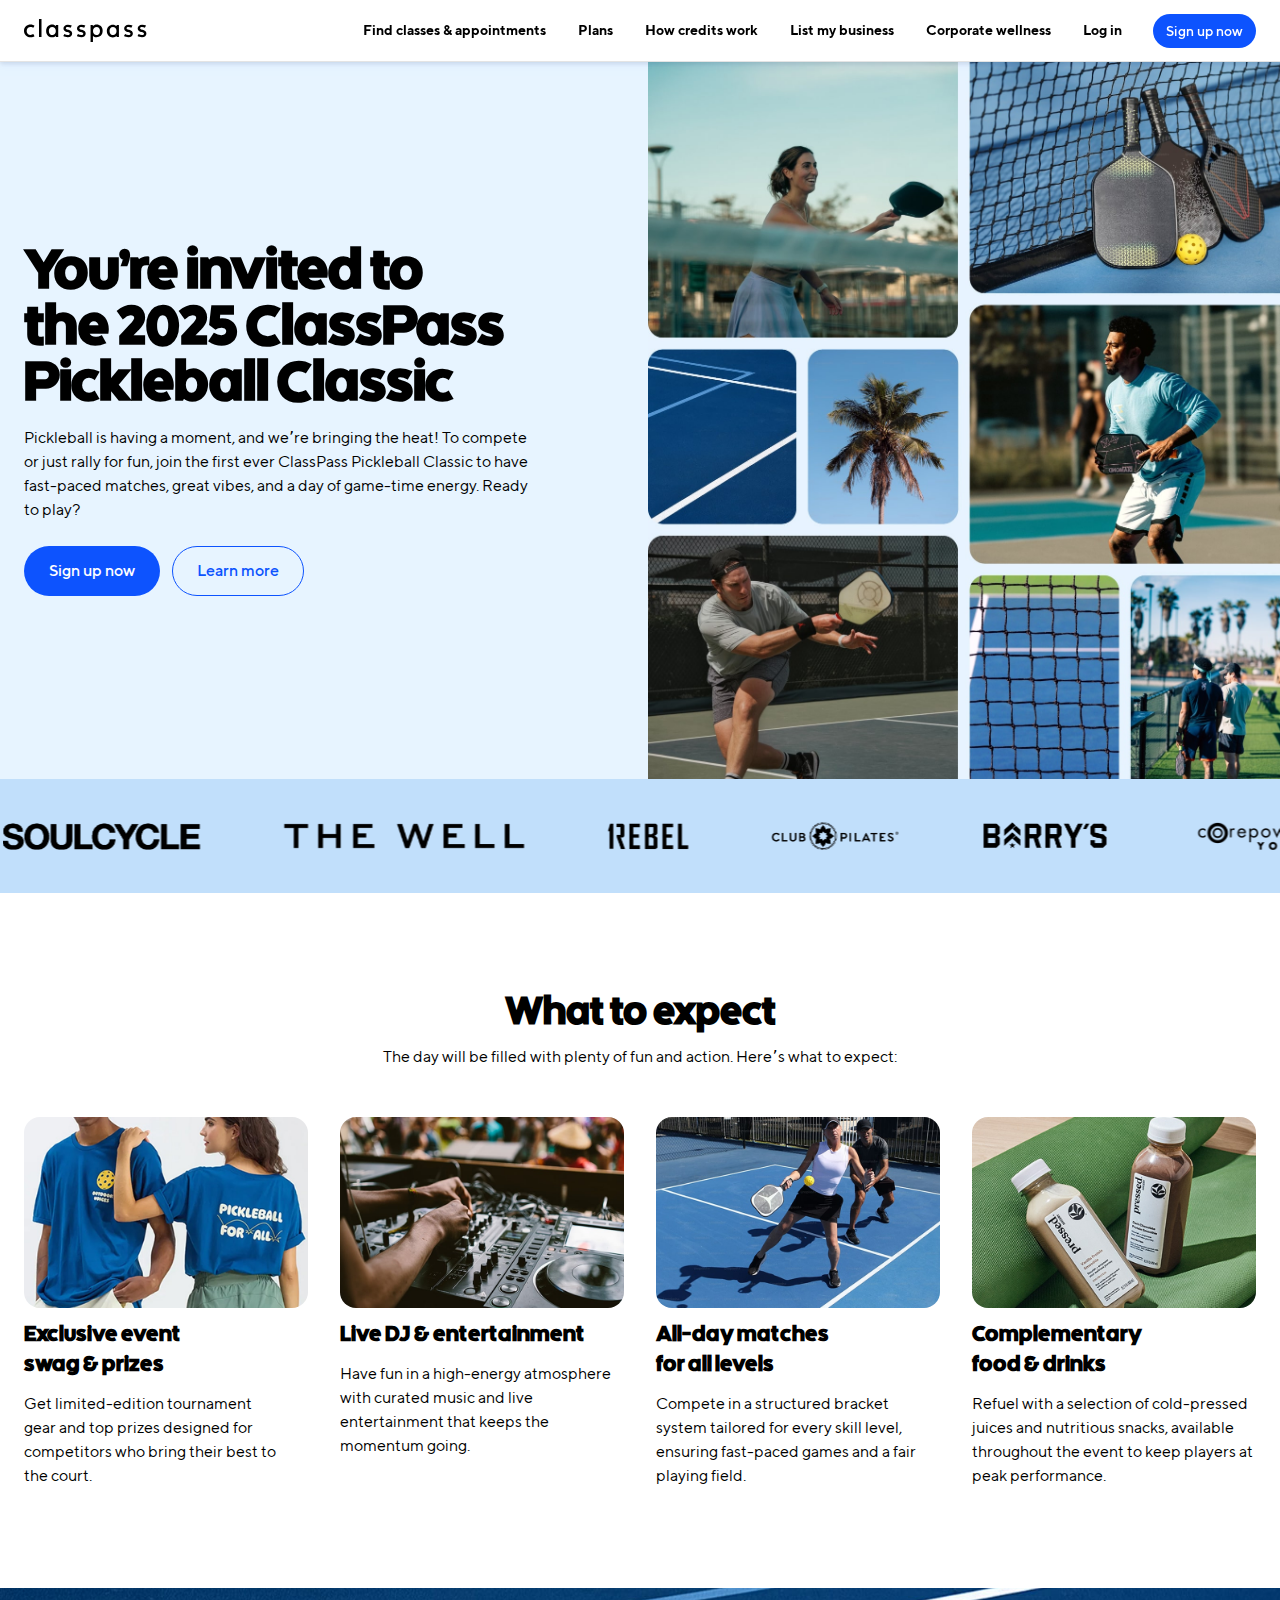
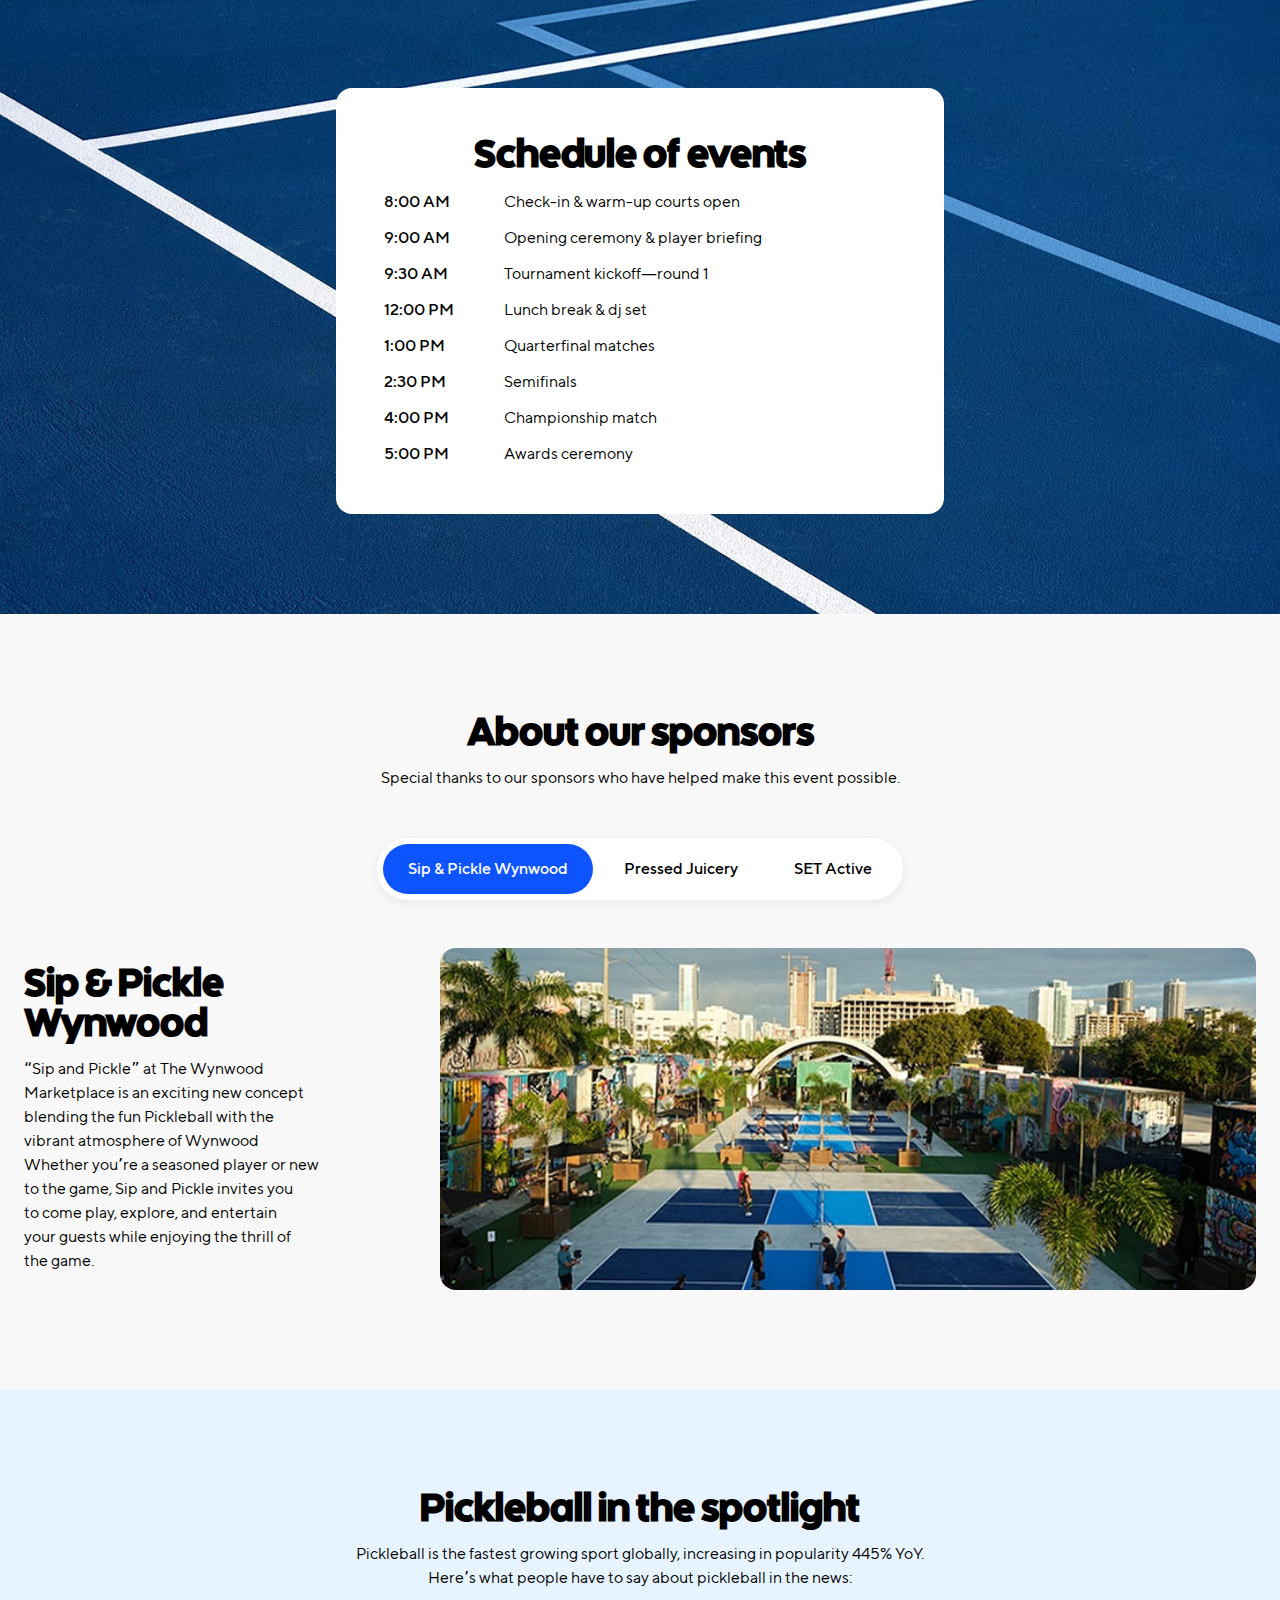
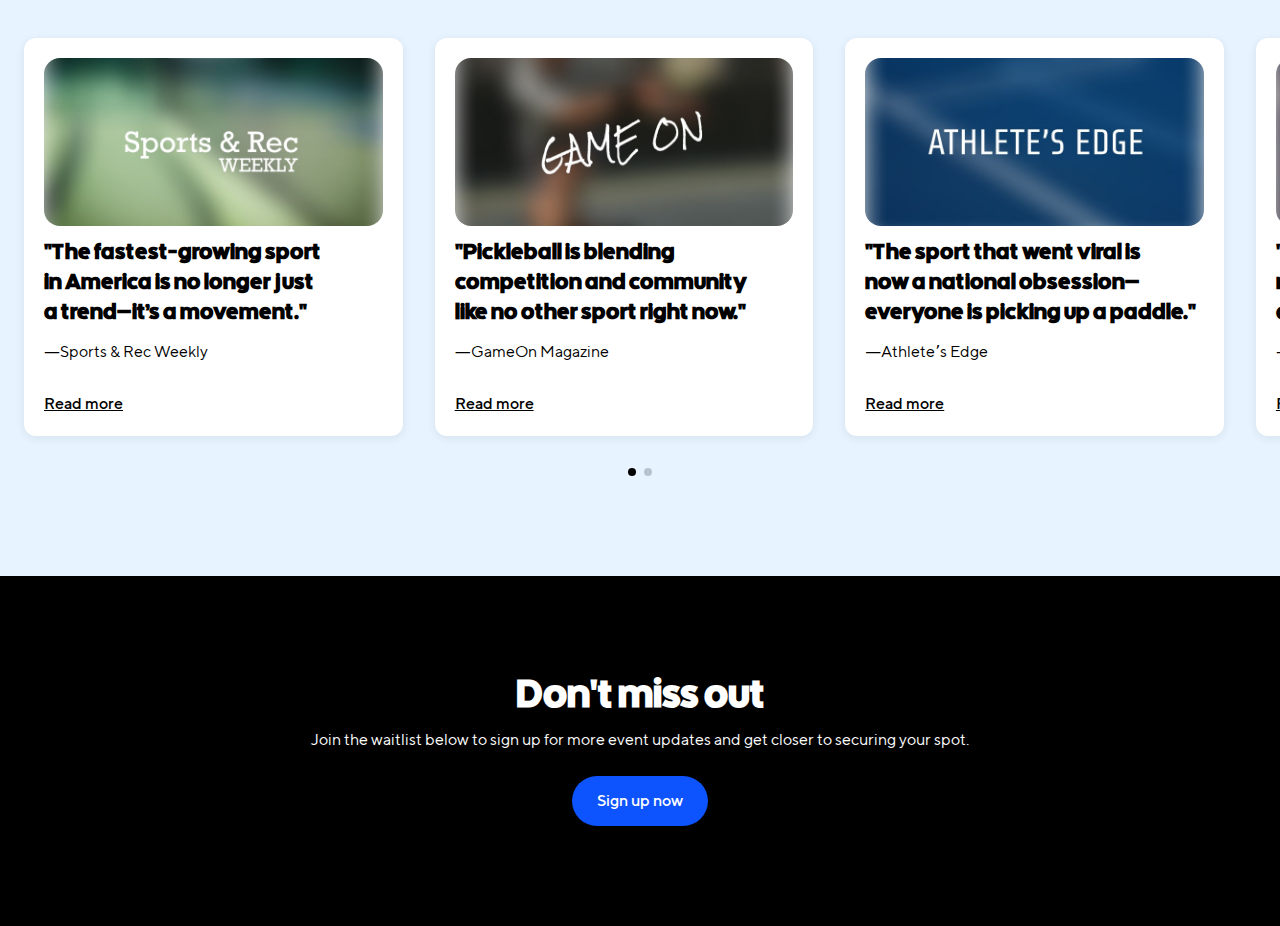
==== src/index.html @ b68cee11 "refactor: alphabetize css files" ====
<!DOCTYPE html>
<html lang="en">
  <head>
    <link
      rel="preload"
      href="fonts/tt-norms/TTNorms-Regular.woff2"
      as="font"
      type="font/woff2"
      crossorigin
    />
    <link
      rel="preload"
      href="fonts/circuit/Circuit.woff2"
      as="font"
      type="font/woff2"
      crossorigin
    />
    <meta charset="UTF-8" />
    <meta name="viewport" content="width=device-width, initial-scale=1.0" />
    <title>Learn more about the 2025 ClassPass Pickleball Classic</title>
    <link
      rel="apple-touch-icon"
      sizes="180x180"
      href="./images/favicon/apple-touch-icon.png"
    />
    <link
      rel="icon"
      type="image/png"
      sizes="32x32"
      href="./images/favicon/favicon-32x32.png"
    />
    <link
      rel="icon"
      type="image/png"
      sizes="16x16"
      href="./images/favicon/favicon-16x16.png"
    />

    <!-- Primary Meta Tags -->
    <title>Learn more about the 2025 ClassPass Pickleball Classic</title>
    <meta
      name="title"
      content="Learn more about the 2025 ClassPass Pickleball Classic"
    />
    <meta
      name="description"
      content="Join the first ever ClassPass Pickleball Classic to have fast-paced matches, great vibes, and a day of game-time energy."
    />

    <!-- Open Graph / Facebook -->
    <meta property="og:type" content="website" />
    <meta
      property="og:url"
      content="https://classpass-pickleball.netlify.app/"
    />
    <meta
      property="og:title"
      content="Learn more about the 2025 ClassPass Pickleball Classic"
    />
    <meta
      property="og:description"
      content="Join the first ever ClassPass Pickleball Classic to have fast-paced matches, great vibes, and a day of game-time energy."
    />
    <meta property="og:image" content="./images/featured-image.jpg" />

    <!-- Twitter -->
    <meta property="twitter:card" content="summary_large_image" />
    <meta
      property="twitter:url"
      content="https://classpass-pickleball.netlify.app/"
    />
    <meta
      property="twitter:title"
      content="Learn more about the 2025 ClassPass Pickleball Classic"
    />
    <meta
      property="twitter:description"
      content="Join the first ever ClassPass Pickleball Classic to have fast-paced matches, great vibes, and a day of game-time energy."
    />
    <meta property="twitter:image" content="./images/featured-image.jpg" />

    <link rel="manifest" href="./site.webmanifest" />
    <link rel="stylesheet" href="./styles/main.css" />
  </head>
  <body>
    <header class="menu" data-js="menu">
      <div class="menu-wrapper container">
        <nav
          class="col-md-12 menu__nav"
          aria-label="Main Navigation"
          data-js="main-navigation"
        >
          <ul class="menu__logo no-list">
            <li class="menu-logo__mobile">
              <a href="/">
                <img
                  src="./images/icon-logo-classpass.svg"
                  alt="Icon of the Classpass Logo"
                />
              </a>
            </li>

            <li class="menu-logo__desktop">
              <a href="/">
                <img
                  src="./images/logo-classpass.svg"
                  alt="Icon of the Classpass Logo"
                />
              </a>
            </li>
          </ul>

          <ul
            id="menu-pages"
            class="menu__pages no-list"
            aria-label="Page Navigation"
          >
            <li class="menu-pages__item">
              <a class="menu-pages__link" href="https://classpass.com/search"
                >Find classes & appointments</a
              >
            </li>
            <li class="menu-pages__item">
              <a class="menu-pages__link" href="https://classpass.com/plans"
                >Plans</a
              >
            </li>
            <li class="menu-pages__item">
              <a class="menu-pages__link" href="https://classpass.com/features"
                >How credits work</a
              >
            </li>
            <li class="menu-pages__item">
              <a
                class="menu-pages__link"
                href="https://classpass.com/partners?utm_content=consumer_nav"
                >List my business</a
              >
            </li>
            <li class="menu-pages__item">
              <a
                class="menu-pages__link"
                href="https://classpass.com/corporate-wellness?utm_content=consumer_nav"
                >Corporate wellness</a
              >
            </li>
            <li class="menu-pages__item">
              <a class="menu-pages__link" href="https://classpass.com/login"
                >Log in</a
              >
            </li>
          </ul>

          <div class="nav__actions">
            <a
              href="./pages/sign-up.html"
              class="btn btn-primary btn--is-navigation"
              >Sign up now</a
            >

            <button
              type="button"
              class="nav__hamburger hamburger-icon"
              aria-expanded="false"
              aria-controls="menu-pages"
              data-js="mobile-menu-control"
            >
              <span class="hamburger-icon__line"></span>
              <span class="hamburger-icon__line"></span>
              <span class="hamburger-icon__line"></span>
              <span class="sr-only" data-js="mobile-menu-label">Open menu</span>
            </button>
          </div>
        </nav>
      </div>
    </header>

    <main>
      <section class="hero-lp">
        <aside class="row hero-lp__aside">
          <picture class="col-start-7 col-md-6 hero-lp__picture">
            <source
              srcset="./images/hero-desktop.jpg"
              media="(min-width: 48rem)"
            />
            <img
              src="./images/hero-mobile.jpg"
              alt="Grid showing people enjoying sport with nature and close-ups of sports equipment"
              loading="lazy"
            />
          </picture>
        </aside>

        <div class="hero-lp__main container align-center">
          <div class="col-md-5 hero-lp__content section flow">
            <h1 class="page-title">
              You’re invited to the 2025 ClassPass Pickleball Classic
            </h1>

            <p>
              Pickleball is having a moment, and we’re bringing the heat! To
              compete or just rally for fun, join the first ever ClassPass
              Pickleball Classic to have fast-paced matches, great vibes, and a
              day of game-time energy. Ready to play?
            </p>

            <div class="hero-lp__actions action-row">
              <a href="./pages/sign-up.html" class="btn btn-primary"
                >Sign up now</a
              >

              <a
                href="#what-expect"
                class="btn btn-primary btn-primary--is-outline"
                >Learn more</a
              >
            </div>
          </div>

          <div class="col-md-6 col-start-7 hero-lp__aside-placeholder"></div>
        </div>
      </section>

      <section
        class="row logo-picker section"
        aria-labelledby="logo-picker-heading"
        data-js="logo-picker"
      >
        <h2 id="logo-picker-heading" class="sr-only">Classpass Clients</h2>

        <ul
          class="col-md-12 logo-picker__list align-center no-list"
          data-js="logo-picker-list"
        >
          <li class="logo-picker__item">
            <img src="./images/logos/logo-01.png" alt="Soulcycle Logo" />
          </li>

          <li class="logo-picker__item">
            <img src="./images/logos/logo-02.png" alt="The Well Logo" />
          </li>

          <li class="logo-picker__item">
            <img src="./images/logos/logo-03.png" alt="Rebel Logo" />
          </li>

          <li class="logo-picker__item">
            <img src="./images/logos/logo-04.png" alt="Club Pilates Logo" />
          </li>

          <li class="logo-picker__item">
            <img src="./images/logos/logo-05.png" alt="Barry's Logo" />
          </li>

          <li class="logo-picker__item">
            <img src="./images/logos/logo-06.png" alt="Corepower Yoga Logo" />
          </li>

          <li class="logo-picker__item">
            <img src="./images/logos/logo-07.png" alt="Solidcore Logo" />
          </li>

          <li class="logo-picker__item">
            <img src="./images/logos/logo-08.png" alt="Glow Logo" />
          </li>

          <li class="logo-picker__item">
            <img src="./images/logos/logo-09.png" alt="Pure Barre Logo" />
          </li>

          <li class="logo-picker__item">
            <img src="./images/logos/logo-10.png" alt="Crunch Logo" />
          </li>
        </ul>
      </section>

      <section
        id="what-expect"
        class="expect section"
        aria-labelledby="expect-heading"
      >
        <div class="what-expect-wrapper container">
          <header class="col-md-12 expect__header flow">
            <h2 id="expect-heading" class="section-title">What to expect</h2>

            <p>
              The day will be filled with plenty of fun and action. Here’s what
              to expect:
            </p>
          </header>

          <ul class="col-md-12 card-grid expect__card-list no-list">
            <li>
              <article class="card" aria-labelledby="expect-card-title-1">
                <figure class="card__image-wrapper">
                  <img
                    class="card__featured-image"
                    src="./images/what-expect/image-01.jpg"
                    alt="Two people wearing matching blue t-shirts. The front of the man's shirt features a yellow pickleball graphic with the text 'Outdoor Voices.' The back of the woman's shirt displays the phrase 'Pickleball For All' in bold white letters with a playful design"
                    loading="lazy"
                  />
                </figure>

                <div class="card__content">
                  <h3 id="expect-card-title-1" class="card__title">
                    Exclusive event swag & prizes
                  </h3>

                  <div class="card__description">
                    <p>
                      Get limited-edition tournament gear and top prizes
                      designed for competitors who bring their best to the
                      court.
                    </p>
                  </div>
                </div>
              </article>
            </li>

            <li>
              <article class="card" aria-labelledby="expect-card-title-2">
                <figure class="card__image-wrapper">
                  <img
                    class="card__featured-image"
                    src="./images/what-expect/image-02.jpg"
                    alt="Close-up of a DJ's hands adjusting knobs on a professional mixer during an outdoor event. A crowd of people, some wearing colorful outfits and hats, is visible in the blurred background."
                    loading="lazy"
                  />
                </figure>

                <div class="card__content">
                  <h3 id="expect-card-title-2" class="card__title">
                    Live DJ & entertainment
                  </h3>

                  <div class="card__description">
                    <p>
                      Have fun in a high-energy atmosphere with curated music
                      and live entertainment that keeps the momentum going.
                    </p>
                  </div>
                </div>
              </article>
            </li>

            <li>
              <article class="card" aria-labelledby="expect-card-title-3">
                <figure class="card__image-wrapper">
                  <img
                    class="card__featured-image"
                    src="./images/what-expect/image-03.jpg"
                    alt="Two athletes playing pickleball on an outdoor blue court. A woman in a white tank top and black skirt is preparing to hit the ball with her paddle, while a male player in dark sportswear is positioned behind her, ready to react."
                    loading="lazy"
                  />
                </figure>

                <div class="card__content">
                  <h3 id="expect-card-title-3" class="card__title">
                    All-day matches for all levels
                  </h3>

                  <div class="card__description">
                    <p>
                      Compete in a structured bracket system tailored for every
                      skill level, ensuring fast-paced games and a fair playing
                      field.
                    </p>
                  </div>
                </div>
              </article>
            </li>

            <li>
              <article class="card" aria-labelledby="expect-card-title-4">
                <figure class="card__image-wrapper">
                  <img
                    class="card__featured-image"
                    src="./images/what-expect/image-04.jpg"
                    alt="Two bottles of Pressed Juicery protein smoothies, one vanilla and one dark chocolate, resting on a green textured mat. The bottles have white labels with the 'pressed' logo and product information."
                    loading="lazy"
                  />
                </figure>

                <div class="card__content">
                  <h3 id="expect-card-title-4" class="card__title">
                    Complementary food & drinks
                  </h3>

                  <div class="card__description">
                    <p>
                      Refuel with a selection of cold-pressed juices and
                      nutritious snacks, available throughout the event to keep
                      players at peak performance.
                    </p>
                  </div>
                </div>
              </article>
            </li>
          </ul>
        </div>
      </section>

      <section
        id="events-schedule"
        class="schedule section"
        aria-labelledby="schedule-heading"
      >
        <div class="col-md-12 schedule__illustration">
          <picture>
            <source
              srcset="./images/bg-schedule-section-1500px.jpg"
              media="(min-width: 48rem)"
            />
            <img
              src="./images/bg-schedule-section.jpg"
              alt="Close-up of a blue pickleball court with white lines"
              loading="lazy"
            />
          </picture>
        </div>

        <div class="container">
          <div class="col-start-4 col-md-6 schedule__content flow">
            <h2 id=" schedule-heading" class="schedule__title section-title">
              Schedule of events
            </h2>

            <ol class="schedule__list no-list">
              <li class="schedule-list__item">
                <span class="schedule-list__time"
                  ><time datetime="08:00">8:00 AM</time></span
                >
                <span class="schedule-list__activity"
                  >Check-in & warm-up courts open</span
                >
              </li>

              <li class="schedule-list__item">
                <span class="schedule-list__time"
                  ><time datetime="09:00">9:00 AM</time></span
                >
                <span class="schedule-list__activity"
                  >Opening ceremony & player briefing</span
                >
              </li>

              <li class="schedule-list__item">
                <span class="schedule-list__time"
                  ><time datetime="09:30">9:30 AM</time></span
                >
                <span class="schedule-list__activity"
                  >Tournament kickoff—round 1</span
                >
              </li>

              <li class="schedule-list__item">
                <span class="schedule-list__time"
                  ><time datetime="12:00">12:00 PM</time></span
                >
                <span class="schedule-list__activity"
                  >Lunch break & dj set</span
                >
              </li>

              <li class="schedule-list__item">
                <span class="schedule-list__time"
                  ><time datetime="13:00">1:00 PM</time></span
                >
                <span class="schedule-list__activity"
                  >Quarterfinal matches</span
                >
              </li>

              <li class="schedule-list__item">
                <span class="schedule-list__time"
                  ><time datetime="14:30">2:30 PM</time></span
                >
                <span class="schedule-list__activity">Semifinals</span>
              </li>

              <li class="schedule-list__item">
                <span class="schedule-list__time"
                  ><time datetime="16:00">4:00 PM</time></span
                >
                <span class="schedule-list__activity">Championship match</span>
              </li>

              <li class="schedule-list__item">
                <span class="schedule-list__time"
                  ><time datetime="17:00">5:00 PM</time></span
                >
                <span class="schedule-list__activity">Awards ceremony</span>
              </li>
            </ol>
          </div>
        </div>
      </section>

      <section
        id="sponsors"
        class="sponsors section"
        aria-labelledby="sponsors-heading"
      >
        <div class="sponsors-wrapper container">
          <header class="col-md-12 sponsors__header flow">
            <h2 id="sponsors-heading" class="section-title">
              About our sponsors
            </h2>

            <p>
              Special thanks to our sponsors who have helped make this event
              possible.
            </p>
          </header>

          <main class="col-md-12 sponsors__main">
            <div
              role="tablist"
              aria-labelledby="sponsors-heading"
              class="tab__tablist"
            >
              <button
                id="tab-1"
                type="button"
                role="tab"
                aria-selected="true"
                aria-controls="tabpanel-1"
                class="tablist__btn btn btn-primary"
              >
                <span class="focus">Sip & Pickle Wynwood</span>
              </button>

              <button
                id="tab-2"
                type="button"
                role="tab"
                aria-selected="false"
                aria-controls="tabpanel-2"
                tabindex="-1"
                class="tablist__btn btn btn-light"
              >
                <span class="focus">Pressed Juicery</span>
              </button>

              <button
                id="tab-3"
                type="button"
                role="tab"
                aria-selected="false"
                aria-controls="tabpanel-3"
                tabindex="-1"
                class="tablist__btn btn btn-light"
              >
                <span class="focus">SET Active</span>
              </button>
            </div>

            <div class="sponsors__content flow">
              <div
                id="tabpanel-1"
                role="tabpanel"
                aria-labelledby="tab-1"
                class="sponsors__item"
              >
                <article class="card" aria-labelledby="sponsors-card-title-1">
                  <figure class="card__image-wrapper">
                    <img
                      class="sponsors-card__feature card__featured-image"
                      src="./images/sponsors/sponsors-featured-01.jpg"
                      alt="An aerial shot of Sip & Pickle - Pickleball Social Club, featuring multiple blue and gray pickleball courts, palm trees, and colorful murals"
                      loading="lazy"
                    />
                  </figure>

                  <div class="card__content">
                    <h3 id="sponsors-card-title-1" class="section-title">
                      Sip & Pickle Wynwood
                    </h3>

                    <div class="card__description">
                      <p>
                        “Sip and Pickle” at The Wynwood Marketplace is an
                        exciting new concept blending the fun Pickleball with
                        the vibrant atmosphere of Wynwood Whether you’re a
                        seasoned player or new to the game, Sip and Pickle
                        invites you to come play, explore, and entertain your
                        guests while enjoying the thrill of the game.
                      </p>
                    </div>
                  </div>
                </article>
              </div>

              <div
                id="tabpanel-2"
                role="tabpanel"
                aria-labelledby="tab-2"
                class="sponsors__item hidden"
              >
                <article class="card" aria-labelledby="sponsors-card-title-2">
                  <figure class="card__image-wrapper">
                    <img
                      class="sponsors-card__feature card__featured-image"
                      src="./images/sponsors/sponsors-featured-02.jpg"
                      alt="Three bottles of Pressed Juicery juices – red, orange, and green – arranged with fresh produce like kale, a beet, and a lemon on a textured surface."
                      loading="lazy"
                    />
                  </figure>

                  <div class="card__content">
                    <h3 id="sponsors-card-title-2" class="section-title">
                      Pressed Juicery
                    </h3>

                    <div class="card__description">
                      <p>
                        Pressed continues to grow with stores throughout the
                        U.S., as well as an expanding online and wholesale
                        presence. Because they are constantly evolving, they now
                        offer an array of wholesome plant-based foods in
                        addition to their signature cold-pressed juices to keep
                        you nourished throughout the day. It’s all part of their
                        ongoing mission to make plant-forward living as
                        convenient and delicious as possible.
                      </p>
                    </div>
                  </div>
                </article>
              </div>

              <div
                id="tabpanel-3"
                role="tabpanel"
                aria-labelledby="tab-3"
                class="sponsors__item hidden"
              >
                <article class="card" aria-labelledby="sponsors-card-title-3">
                  <figure class="card__image-wrapper">
                    <img
                      class="sponsors-card__feature card__featured-image"
                      src="./images/sponsors/sponsors-featured-03.jpg"
                      alt="A young woman wearing a SET outfit that's perfect for both relaxing at home and workout."
                      loading="lazy"
                    />
                  </figure>

                  <div class="card__content">
                    <h3 id="sponsors-card-title-3" class="section-title">
                      SET Active
                    </h3>

                    <div class="card__description">
                      <p>
                        SET is here to simplify the way you get dressed, because
                        let’s be real, life is complicated enough. In an effort
                        to be more effortless, SET set out to design clothes
                        that blur the line between form and function. The
                        result? Elevated essentials that can go wherever the day
                        takes you — whether that’s getting active or actively
                        chilling on the couch. That’s right, no more changing
                        your outfit a million times over or sacrificing on style
                        just to feel comfortable. Their SETs do it all.
                      </p>
                    </div>
                  </div>
                </article>
              </div>
            </div>
          </main>
        </div>
      </section>

      <section
        id="articles"
        class="articles carousel-section section"
        aria-labelledby="articles-heading"
        data-js="articles"
      >
        <div class="articles-wrapper container">
          <header class="col-md-12 container articles__header flow">
            <h2 id=" articles-heading" class="col-md-12 section-title">
              Pickleball in the spotlight
            </h2>

            <p class="col-md-12">
              Pickleball is the fastest growing sport globally, increasing in
              popularity 445% YoY. Here’s what people have to say about
              pickleball in the news:
            </p>
          </header>

          <div
            class="col-md-12 articles__carousel carousel-wrapper"
            data-js="articles-slide"
          >
            <div class="carousel-controls">
              <button
                data-js="carousel-prev-btn"
                class="carousel-controls-btn carousel-controls-btn__prev"
                disabled
              >
                <svg
                  viewBox="0 0 8 12"
                  fill="none"
                  xmlns="http://www.w3.org/2000/svg"
                >
                  <path
                    fill-rule="evenodd"
                    clip-rule="evenodd"
                    d="M7.33564 0.337087C7.70176 0.703204 7.70176 1.2968 7.33564 1.66291L2.99855 6L7.33564 10.3371C7.70176 10.7032 7.70176 11.2968 7.33564 11.6629C6.96953 12.029 6.37593 12.029 6.00982 11.6629L1.00982 6.66291C0.6437 6.2968 0.6437 5.7032 1.00982 5.33709L6.00982 0.337087C6.37593 -0.0290291 6.96953 -0.0290291 7.33564 0.337087Z"
                    fill="currentColor"
                  />
                </svg>
              </button>

              <button
                data-js="carousel-next-btn"
                class="carousel-controls-btn carousel-controls-btn__next"
              >
                <svg
                  viewBox="0 0 8 12"
                  fill="none"
                  xmlns="http://www.w3.org/2000/svg"
                >
                  <path
                    fill-rule="evenodd"
                    clip-rule="evenodd"
                    d="M1.26006 0.337087C0.893944 0.703204 0.893944 1.2968 1.26006 1.66291L5.59715 6L1.26006 10.3371C0.893944 10.7032 0.893944 11.2968 1.26006 11.6629C1.62618 12.029 2.21977 12.029 2.58589 11.6629L7.58589 6.66291C7.952 6.2968 7.952 5.7032 7.58589 5.33709L2.58589 0.337087C2.21977 -0.0290291 1.62618 -0.0290291 1.26006 0.337087Z"
                    fill="currentColor"
                  />
                </svg>
              </button>
            </div>

            <ul
              class="articles__list carousel-container no-list"
              data-js="carousel-container"
            >
              <li class="articles__item" data-js="carousel-item">
                <article
                  class="card card--has-bg card--has-shadow"
                  aria-labelledby="articles-card-title-1"
                >
                  <div class="card__image-wrapper">
                    <figure>
                      <img
                        class="card__featured-image"
                        src="./images/press/press-image-01.jpg"
                        alt="Sports & Rec Weekly"
                        loading="lazy"
                      />
                    </figure>
                  </div>

                  <div class="card__content">
                    <blockquote class="flow" cite="classpass.com">
                      <h3 id="articles-card-title-1" class="card__title">
                        "The fastest-growing sport in America is no longer just
                        a trend—it’s a movement."
                      </h3>

                      <footer>
                        <cite>—Sports & Rec Weekly</cite>
                      </footer>
                    </blockquote>
                  </div>

                  <div class="col-md-12 card__footer">
                    <a
                      href="#"
                      class="card__link"
                      aria-describedby="card-title-1"
                    >
                      Read more
                    </a>
                  </div>
                </article>
              </li>

              <li class="articles__item" data-js="carousel-item">
                <article
                  class="card card--has-bg card--has-shadow"
                  aria-labelledby="articles-card-title-2"
                >
                  <div class="card__image-wrapper">
                    <figure>
                      <img
                        class="card__featured-image"
                        src="./images/press/press-image-02.jpg"
                        alt="Game ON"
                        loading="lazy"
                      />
                    </figure>
                  </div>

                  <div class="card__content">
                    <blockquote class="flow" cite="classpass.com">
                      <h3 id="articles-card-title-2" class="card__title">
                        "Pickleball is blending competition and community like
                        no other sport right now."
                      </h3>

                      <footer>
                        <cite>—GameOn Magazine</cite>
                      </footer>
                    </blockquote>
                  </div>

                  <div class="col-md-12 card__footer">
                    <a
                      href="#"
                      class="card__link"
                      aria-describedby="card-title-1"
                    >
                      Read more
                    </a>
                  </div>
                </article>
              </li>

              <li class="articles__item" data-js="carousel-item">
                <article
                  class="card card--has-bg card--has-shadow"
                  aria-labelledby="articles-card-title-3"
                >
                  <div class="card__image-wrapper">
                    <figure>
                      <img
                        class="card__featured-image"
                        src="./images/press/press-image-03.jpg"
                        alt="Athlete’s Edge"
                        loading="lazy"
                      />
                    </figure>
                  </div>

                  <div class="card__content">
                    <blockquote class="flow" cite="classpass.com">
                      <h3 id="articles-card-title-3" class="card__title">
                        "The sport that went viral is now a national
                        obsession—everyone is picking up a paddle."
                      </h3>

                      <footer>
                        <cite>—Athlete’s Edge</cite>
                      </footer>
                    </blockquote>
                  </div>

                  <div class="col-md-12 card__footer">
                    <a
                      href="#"
                      class="card__link"
                      aria-describedby="card-title-1"
                    >
                      Read more
                    </a>
                  </div>
                </article>
              </li>

              <li class="articles__item" data-js="carousel-item">
                <article
                  class="card card--has-bg card--has-shadow"
                  aria-labelledby="articles-card-title-4"
                >
                  <div class="card__image-wrapper">
                    <figure>
                      <img
                        class="card__featured-image"
                        src="./images/press/press-image-04.jpg"
                        alt="NextGen Sports"
                        loading="lazy"
                      />
                    </figure>
                  </div>

                  <div class="card__content">
                    <blockquote class="flow" cite="classpass.com">
                      <h3 id="articles-card-title-4" class="card__title">
                        "Fitness, fun, and friendly rivalries—pickleball is
                        officially here to stay.
                      </h3>

                      <footer>
                        <cite>—NextGen Sports</cite>
                      </footer>
                    </blockquote>
                  </div>

                  <div class="col-md-12 card__footer">
                    <a
                      href="#"
                      class="card__link"
                      aria-describedby="card-title-1"
                    >
                      Read more
                    </a>
                  </div>
                </article>
              </li>
            </ul>

            <div
              class="articles__pagination carousel__pagination"
              data-js="carousel-pagination"
            ></div>
          </div>
        </div>
      </section>
    </main>

    <footer>
      <section class="cta-fold section">
        <div class="cta-fold-wrapper container">
          <div class="col-md-12 flow">
            <h2 class="section-title">Don't miss out</h2>

            <p>
              Join the waitlist below to sign up for more event updates and get
              closer to securing your spot.
            </p>

            <div class="cta-fold__actions action-row">
              <a href="./pages/sign-up.html" class="btn btn-primary"
                >Sign up now</a
              >
            </div>
          </div>
        </div>
      </section>
    </footer>
    <script type="module" src="./js/main.js"></script>
  </body>
</html>
---- src/styles/main.css ----
@import url('./settings/_variables.css');
@import url('./settings/_fonts.css');

@import url('./tools/_utilities.css');

@import url('./generic/_reset.css');

@import url('./elements/_base.css');
@import url('./elements/_typography.css');
@import url('./elements/_buttons.css');
@import url('./elements/_form.css');

@import url('./objects/_grid.css');

@import url('./components/_navigation.css');
@import url('./components/_logo-picker.css');
@import url('./components/_card.css');
@import url('./components/_tab.css');
@import url('./components/_carousel.css');

@import url('./pages/_sign-up.css');
@import url('./pages/_home.css');
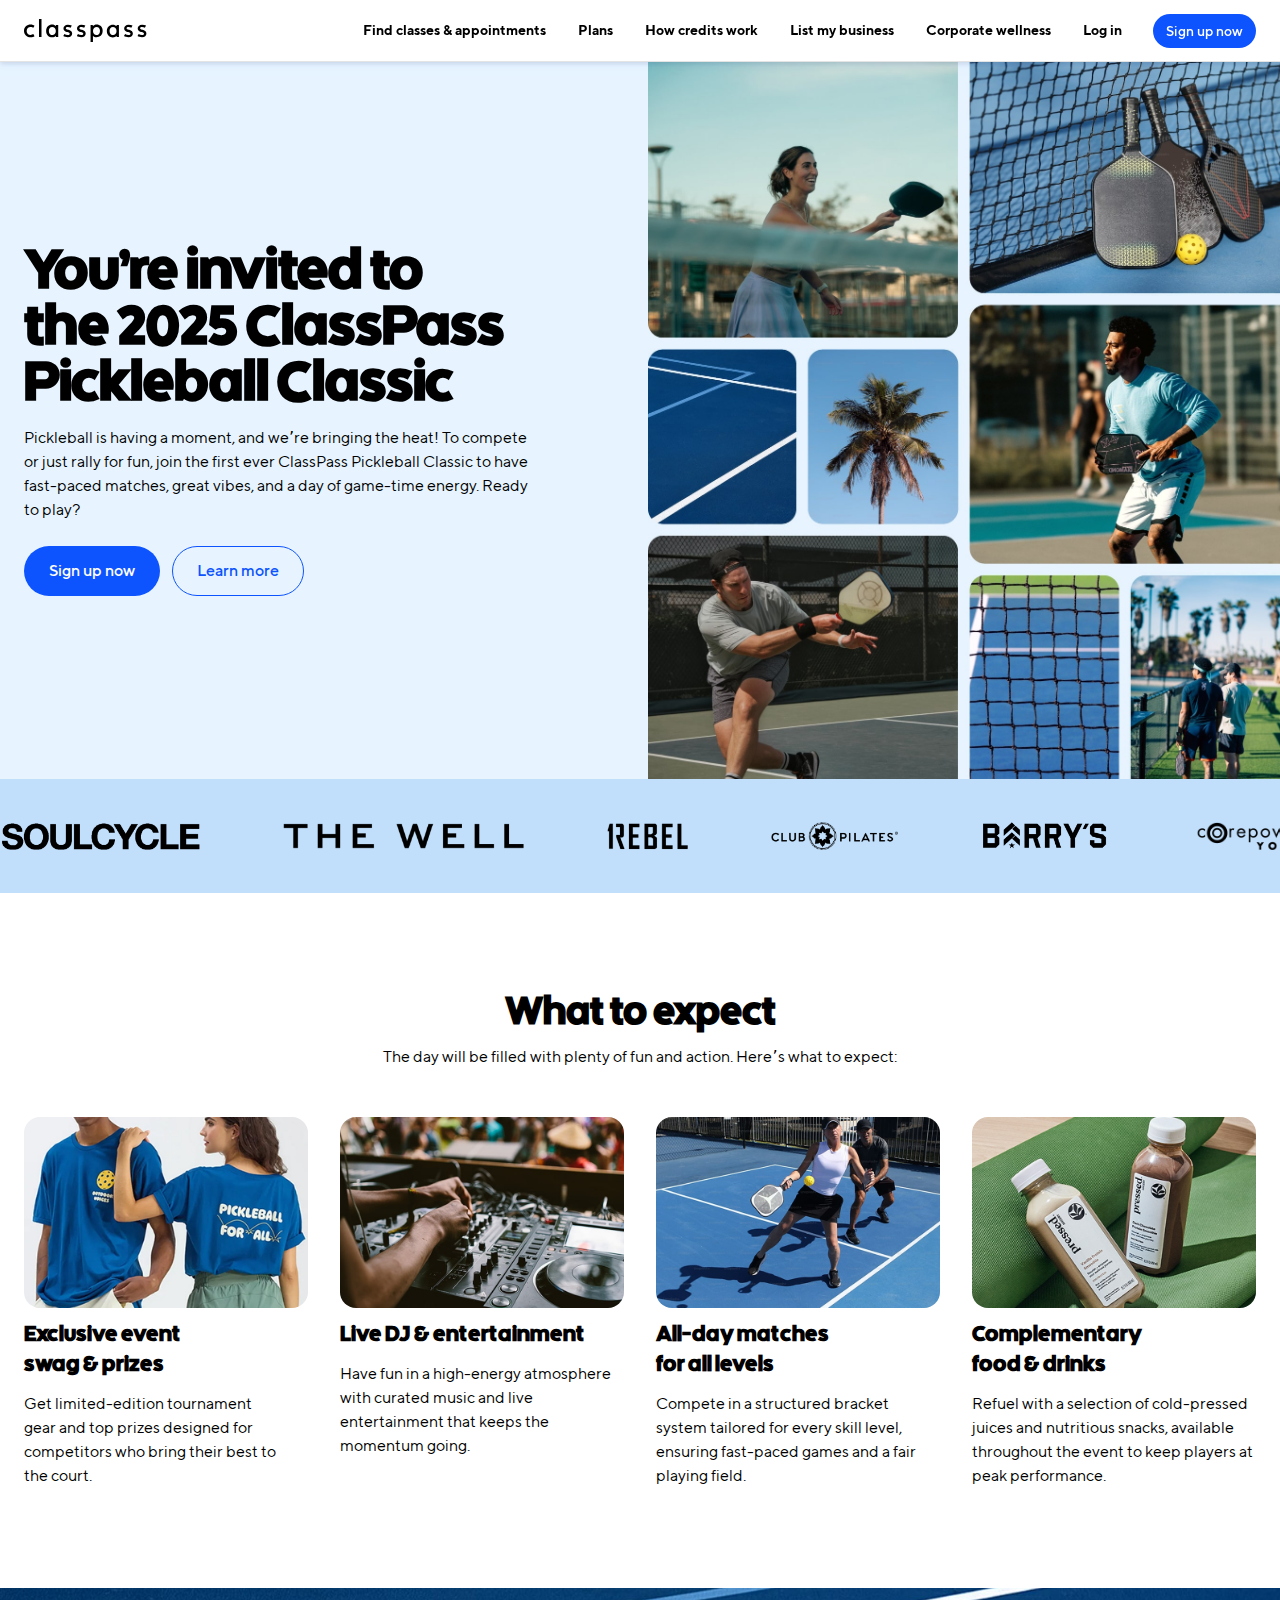
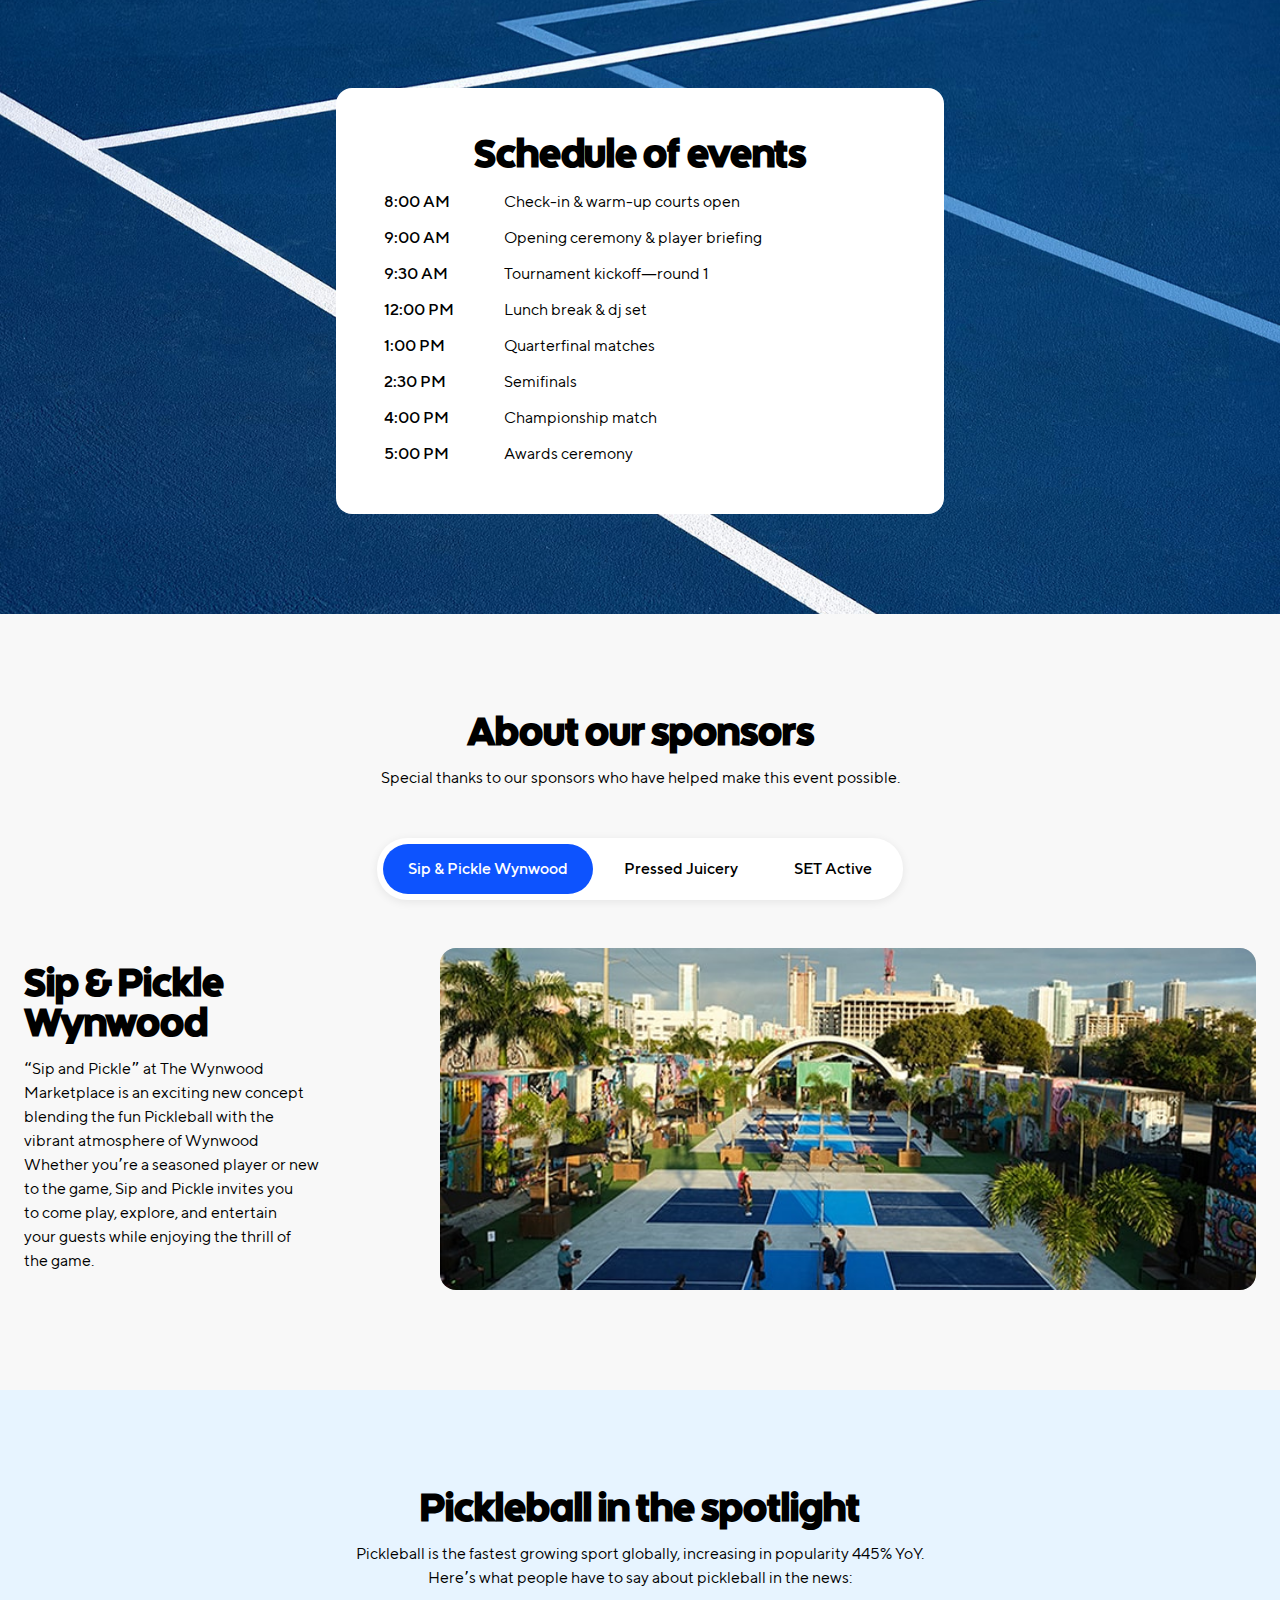
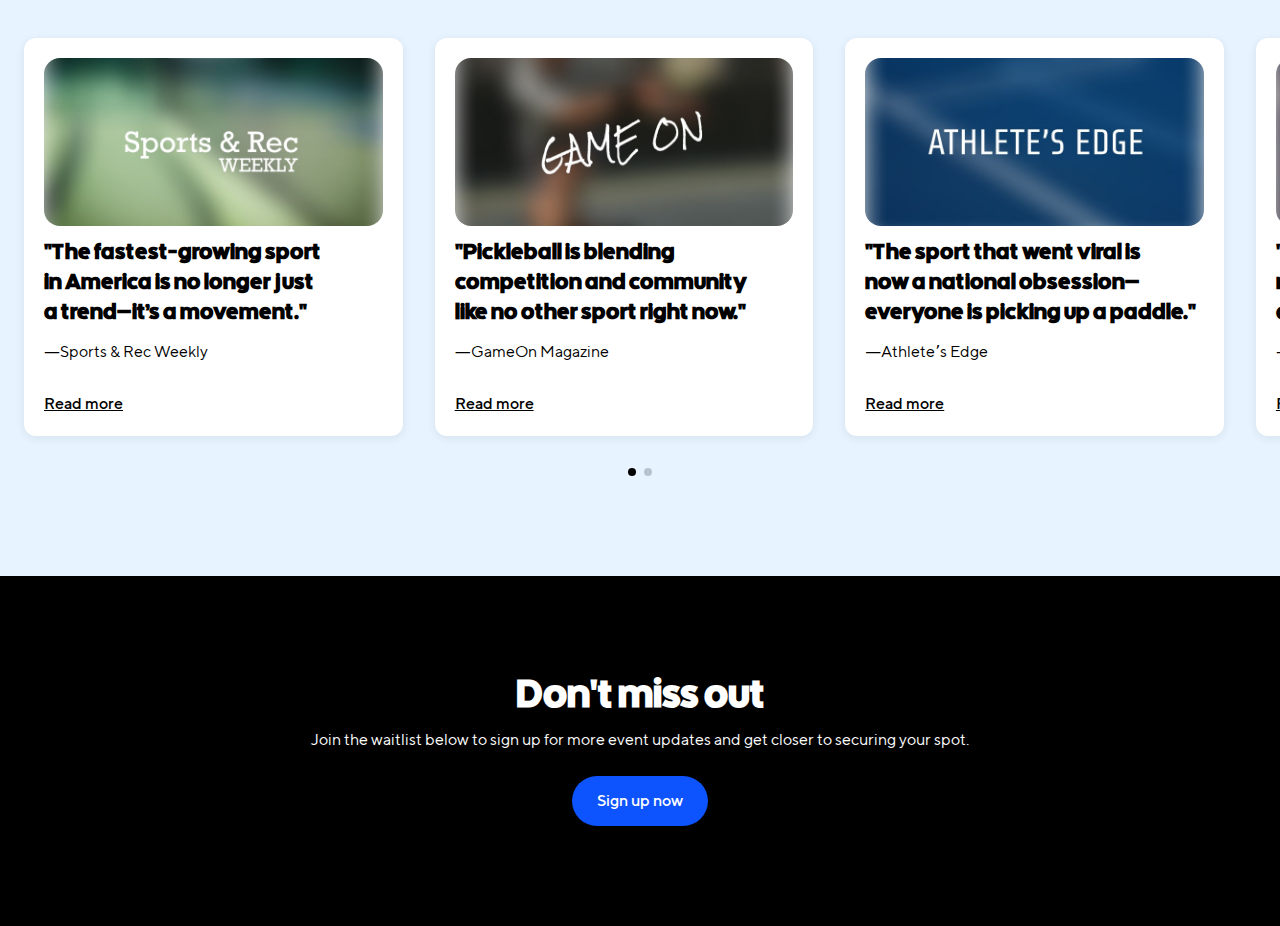
==== commit bf39baec: "feat: add links to cover card on sliders" ====
--- a/src/index.html
+++ b/src/index.html
@@ -755,8 +755,11 @@
                   <div class="card__content">
                     <blockquote class="flow" cite="classpass.com">
                       <h3 id="articles-card-title-1" class="card__title">
-                        "The fastest-growing sport in America is no longer just
-                        a trend—it’s a movement."
+                        <a href="#">
+                          <span class="inset"></span>
+                          "The fastest-growing sport in America is no longer
+                          just a trend—it’s a movement."
+                        </a>
                       </h3>
 
                       <footer>
@@ -796,8 +799,11 @@
                   <div class="card__content">
                     <blockquote class="flow" cite="classpass.com">
                       <h3 id="articles-card-title-2" class="card__title">
-                        "Pickleball is blending competition and community like
-                        no other sport right now."
+                        <a href="#">
+                          <span class="inset"></span>
+                          "Pickleball is blending competition and community like
+                          no other sport right now."
+                        </a>
                       </h3>
 
                       <footer>
@@ -837,8 +843,11 @@
                   <div class="card__content">
                     <blockquote class="flow" cite="classpass.com">
                       <h3 id="articles-card-title-3" class="card__title">
-                        "The sport that went viral is now a national
-                        obsession—everyone is picking up a paddle."
+                        <a href="#">
+                          <span class="inset"></span>
+                          "The sport that went viral is now a national
+                          obsession—everyone is picking up a paddle."
+                        </a>
                       </h3>
 
                       <footer>
@@ -878,6 +887,9 @@
                   <div class="card__content">
                     <blockquote class="flow" cite="classpass.com">
                       <h3 id="articles-card-title-4" class="card__title">
+                        <a href="#">
+                          <span class="inset"></span>
+                        </a>
                         "Fitness, fun, and friendly rivalries—pickleball is
                         officially here to stay.
                       </h3>
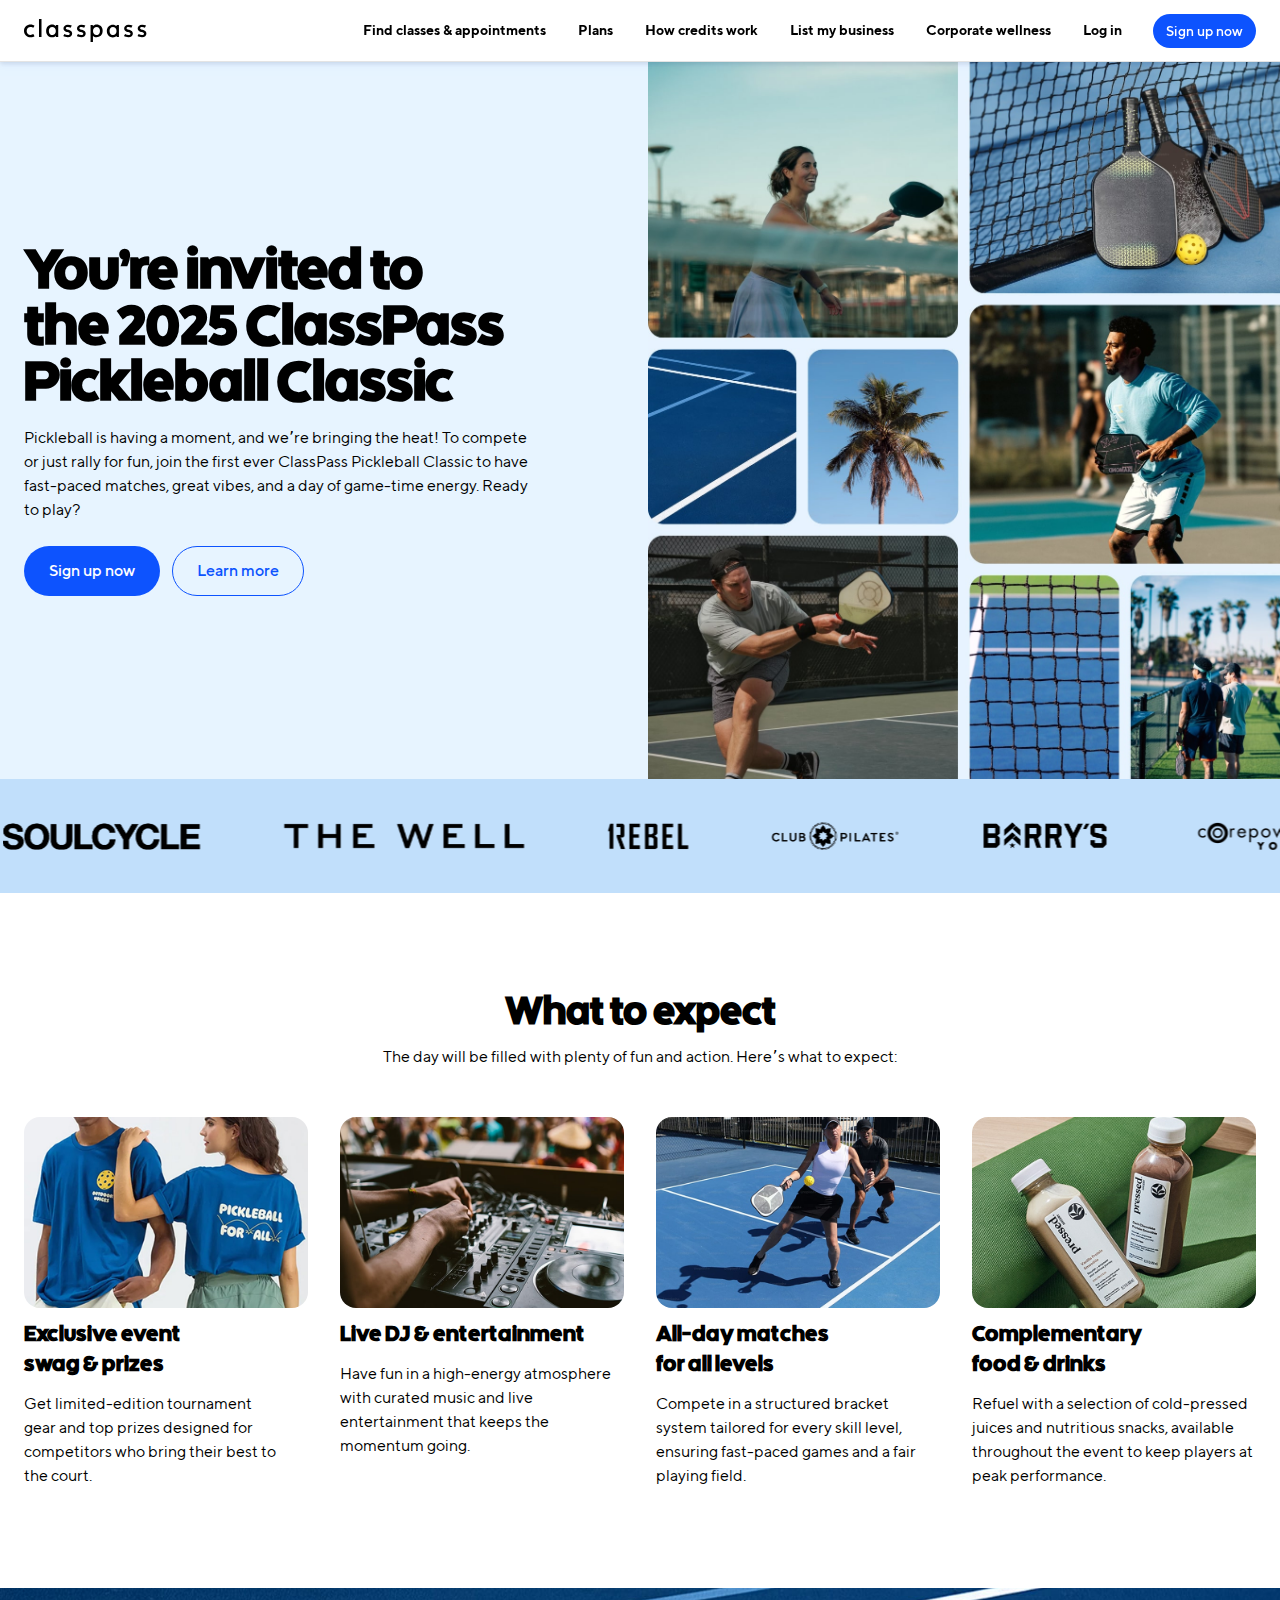
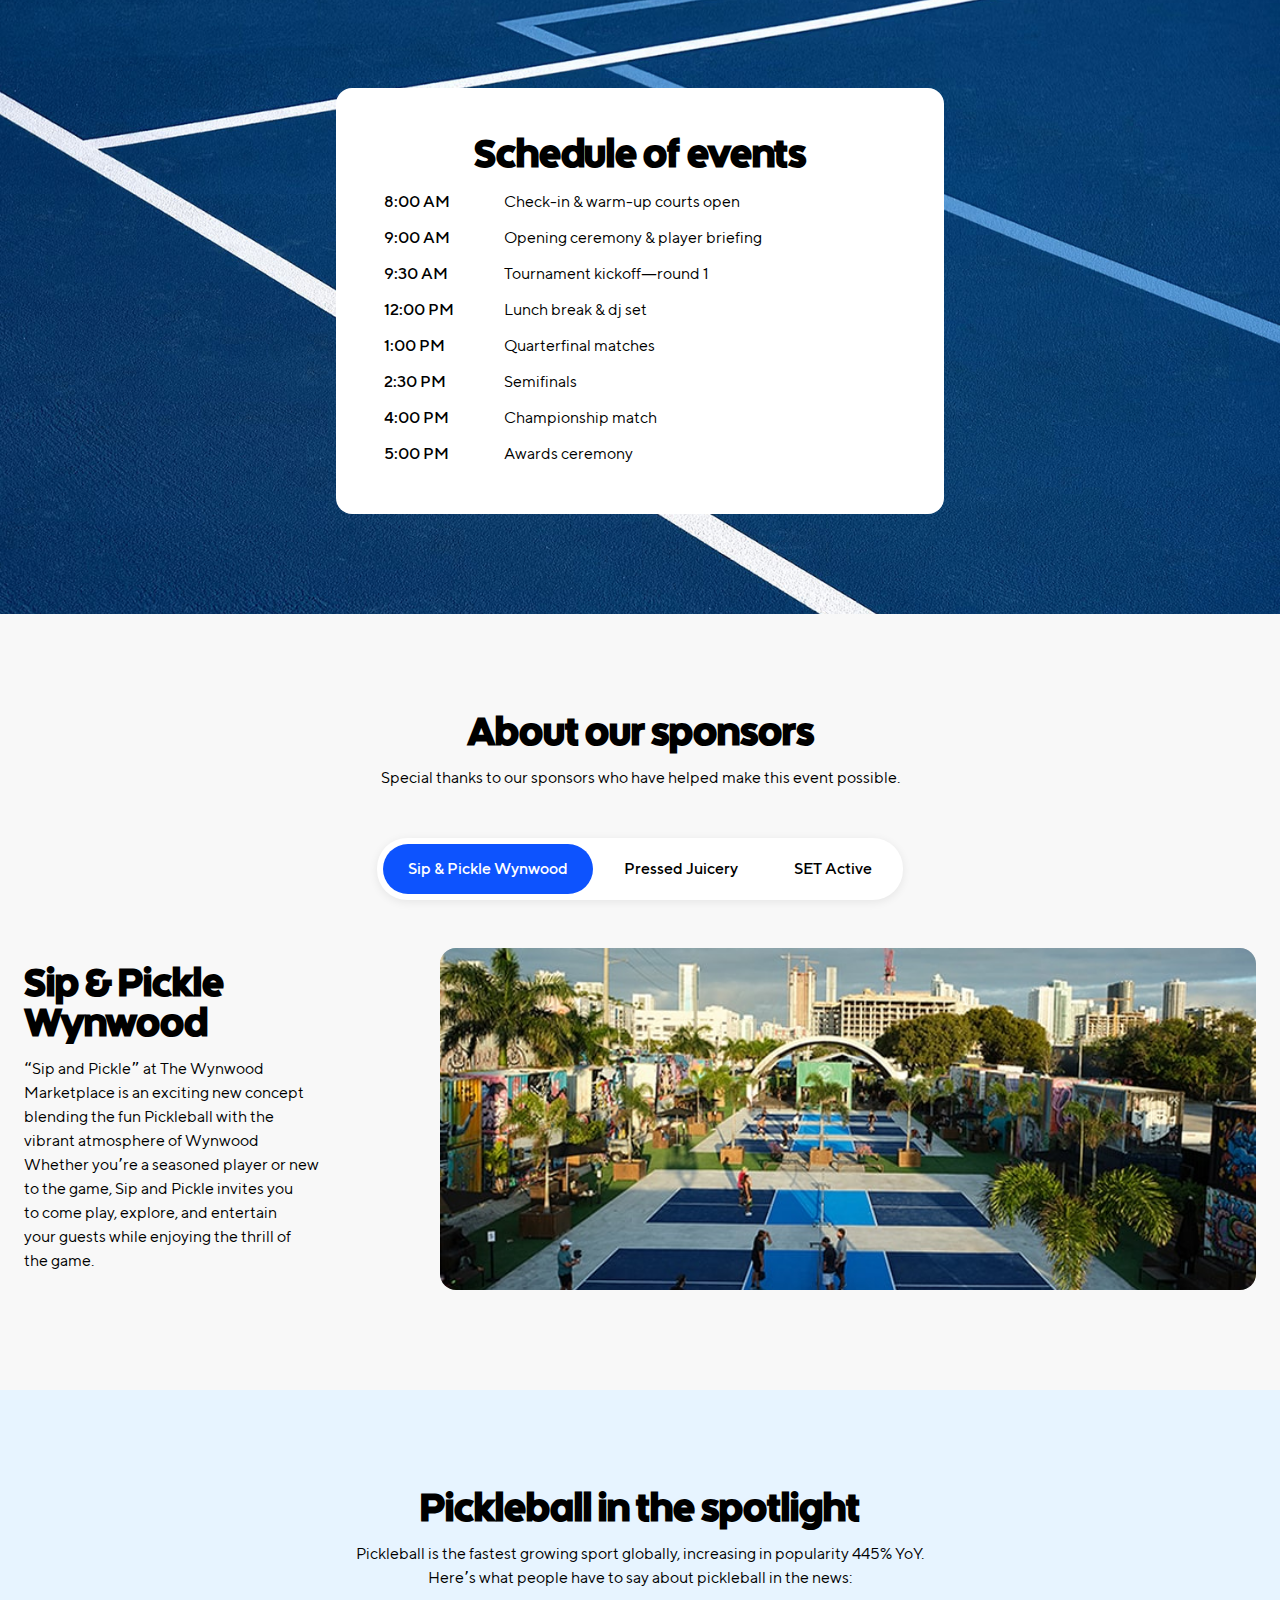
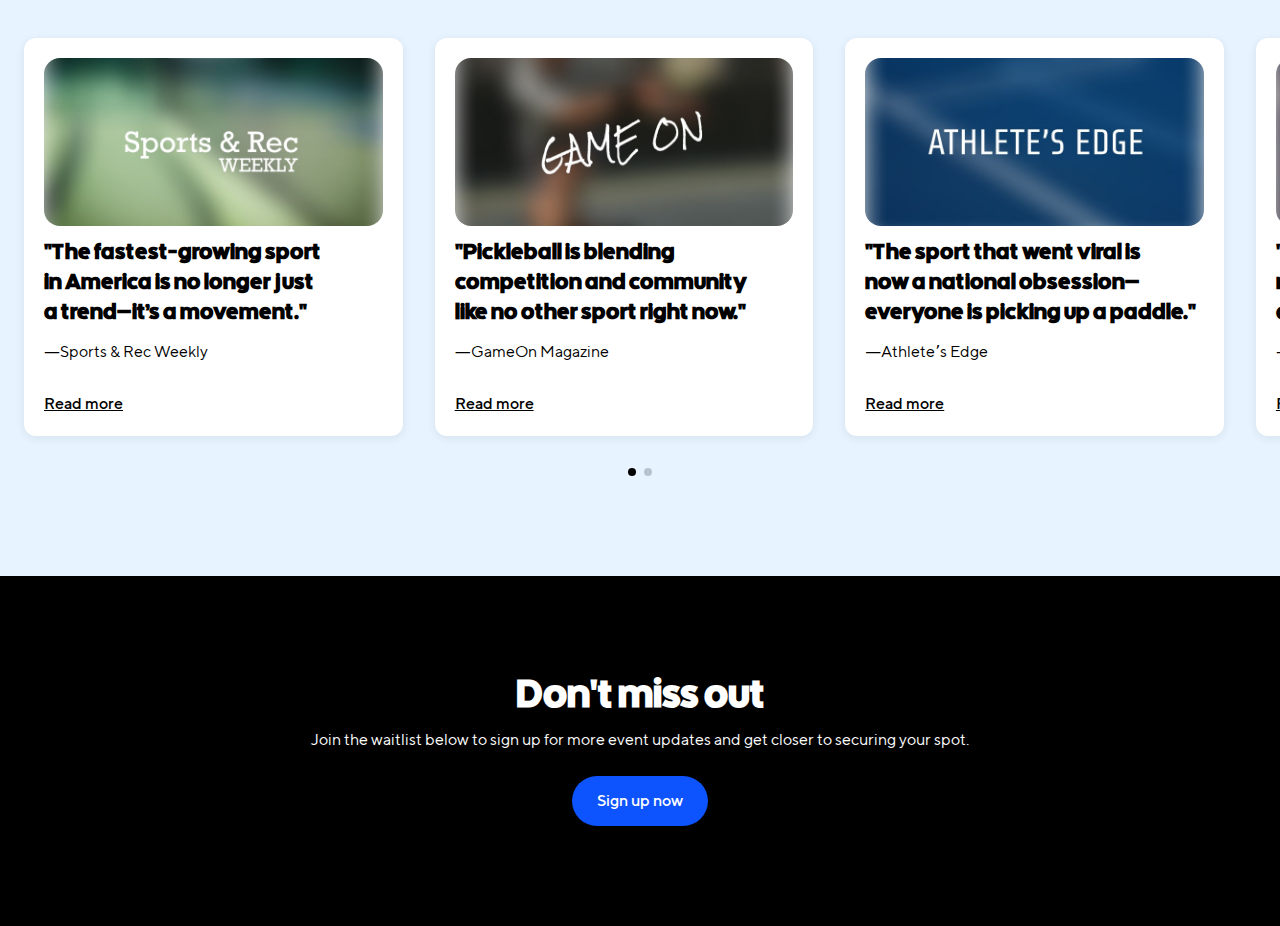
==== commit b471010b: "fix: add title, meta tags, featured image and favicon on pages" ====
--- a/src/index.html
+++ b/src/index.html
@@ -3,14 +3,14 @@
   <head>
     <link
       rel="preload"
-      href="fonts/tt-norms/TTNorms-Regular.woff2"
+      href="./fonts/tt-norms/TTNorms-Regular.woff2"
       as="font"
       type="font/woff2"
       crossorigin
     />
     <link
       rel="preload"
-      href="fonts/circuit/Circuit.woff2"
+      href="./fonts/circuit/Circuit.woff2"
       as="font"
       type="font/woff2"
       crossorigin
@@ -35,9 +35,6 @@
       sizes="16x16"
       href="./images/favicon/favicon-16x16.png"
     />
-
-    <!-- Primary Meta Tags -->
-    <title>Learn more about the 2025 ClassPass Pickleball Classic</title>
     <meta
       name="title"
       content="Learn more about the 2025 ClassPass Pickleball Classic"
@@ -47,7 +44,6 @@
       content="Join the first ever ClassPass Pickleball Classic to have fast-paced matches, great vibes, and a day of game-time energy."
     />
 
-    <!-- Open Graph / Facebook -->
     <meta property="og:type" content="website" />
     <meta
       property="og:url"
@@ -61,9 +57,11 @@
       property="og:description"
       content="Join the first ever ClassPass Pickleball Classic to have fast-paced matches, great vibes, and a day of game-time energy."
     />
-    <meta property="og:image" content="./images/featured-image.jpg" />
-
-    <!-- Twitter -->
+    <meta
+      property="og:image"
+      content="https://naw1dj0v1p.ufs.sh/f/LypXnWISCsrVS88h30yad7EnB8gejXNCHtwIPyiR1Ga5lYQ6"
+    />
+
     <meta property="twitter:card" content="summary_large_image" />
     <meta
       property="twitter:url"
@@ -77,7 +75,10 @@
       property="twitter:description"
       content="Join the first ever ClassPass Pickleball Classic to have fast-paced matches, great vibes, and a day of game-time energy."
     />
-    <meta property="twitter:image" content="./images/featured-image.jpg" />
+    <meta
+      property="twitter:image"
+      content="https://naw1dj0v1p.ufs.sh/f/LypXnWISCsrVS88h30yad7EnB8gejXNCHtwIPyiR1Ga5lYQ6"
+    />
 
     <link rel="manifest" href="./site.webmanifest" />
     <link rel="stylesheet" href="./styles/main.css" />
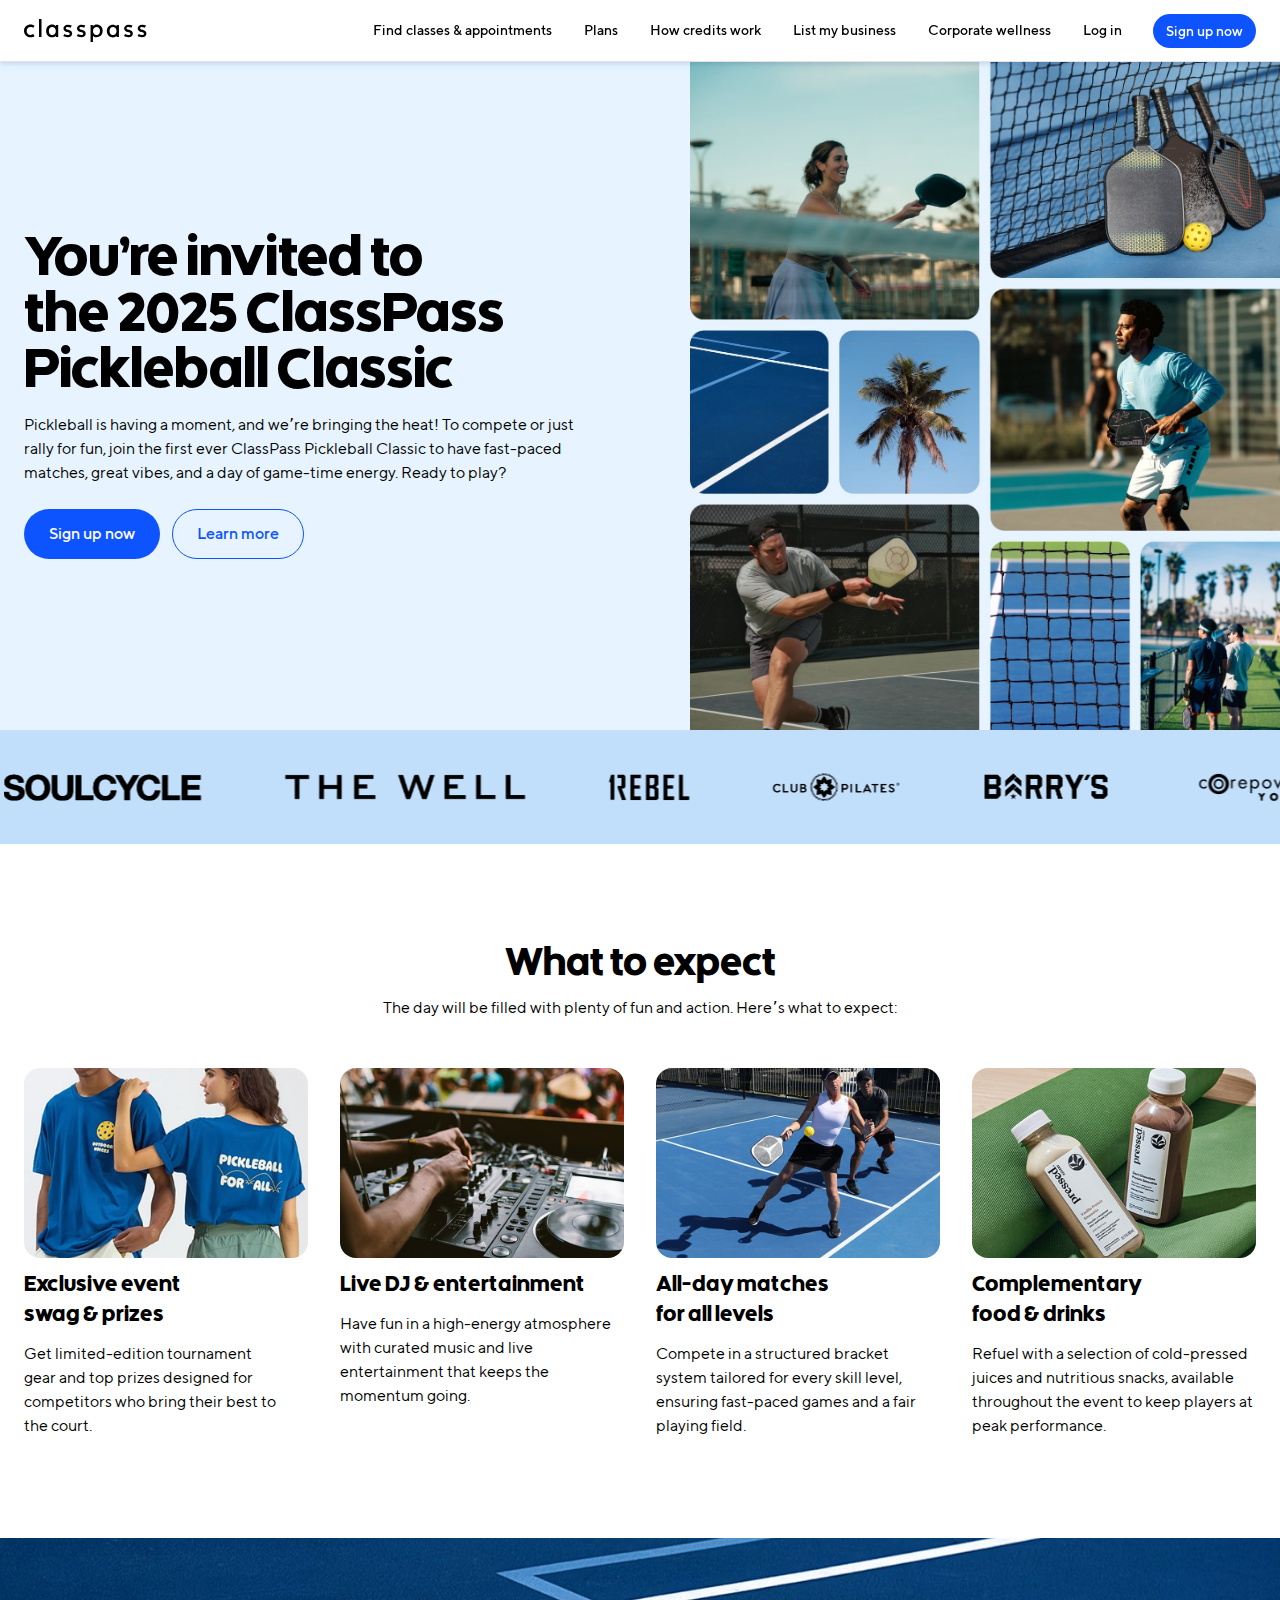
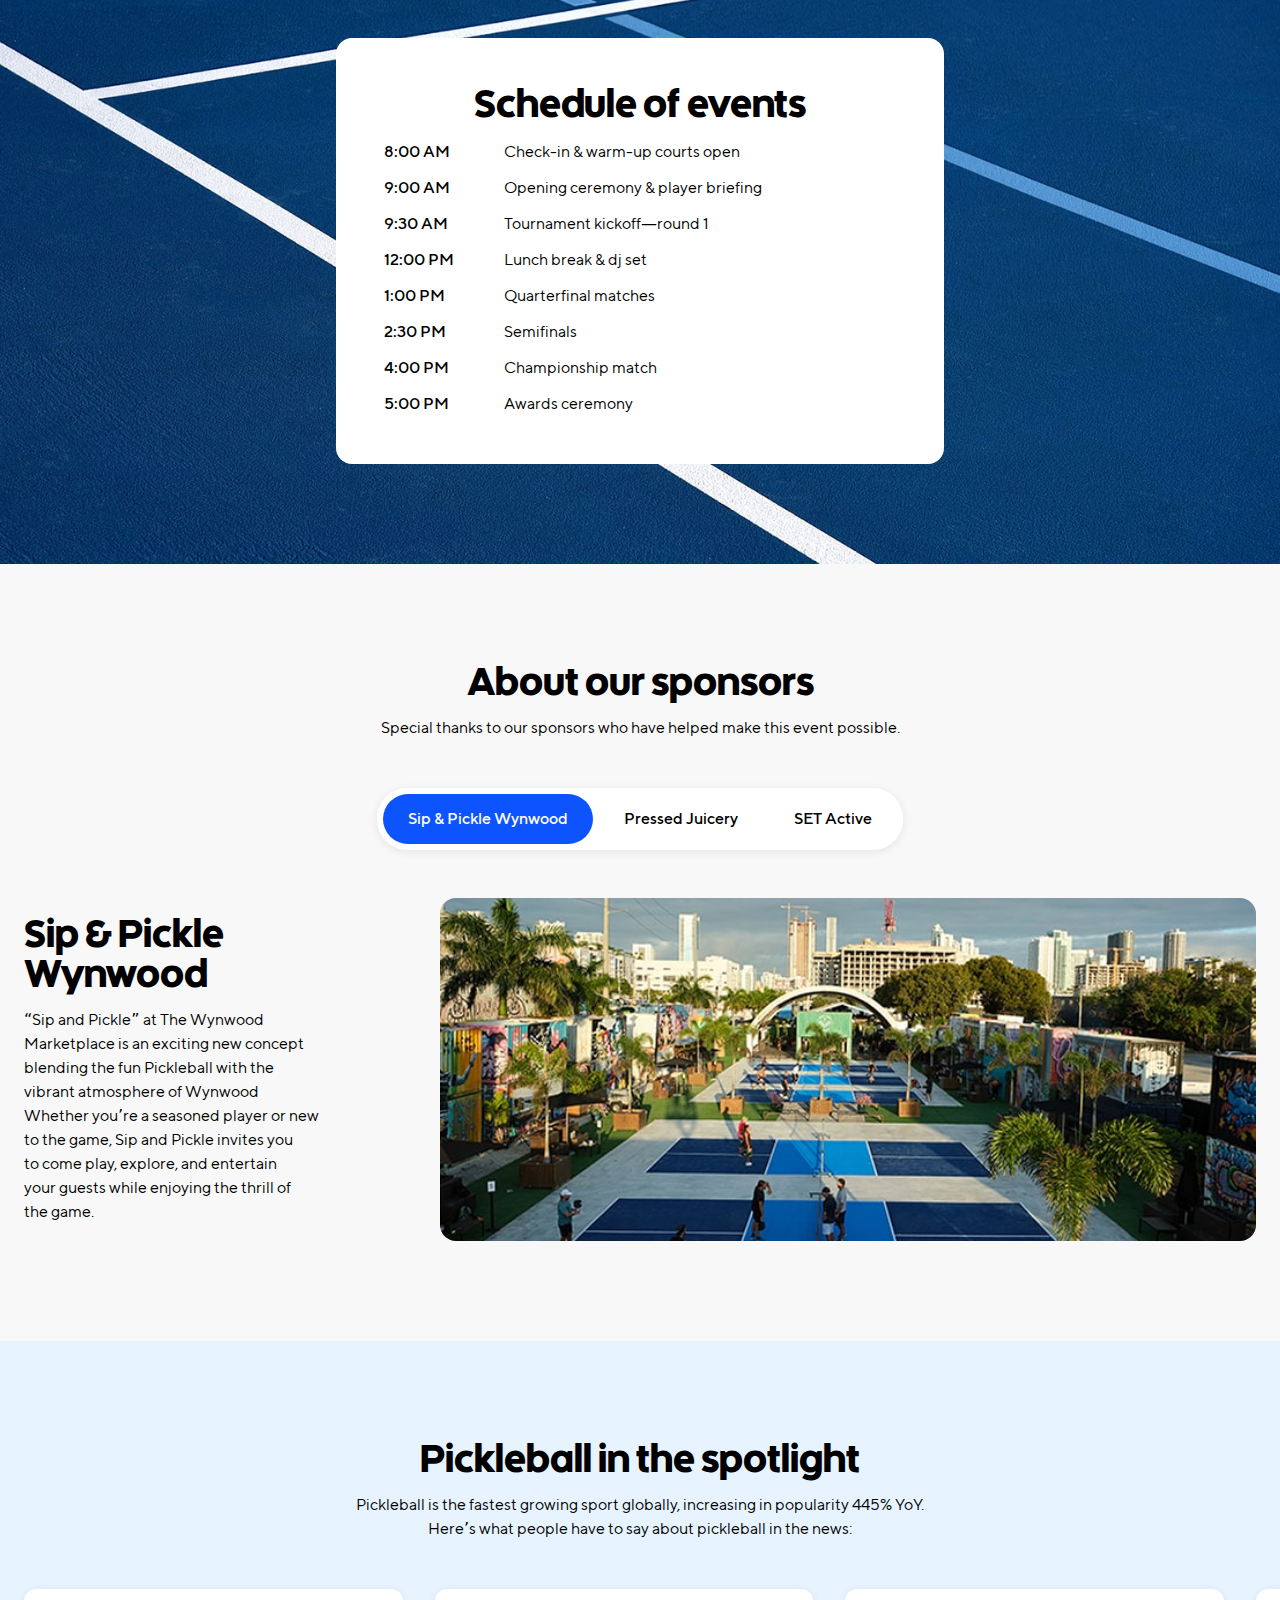
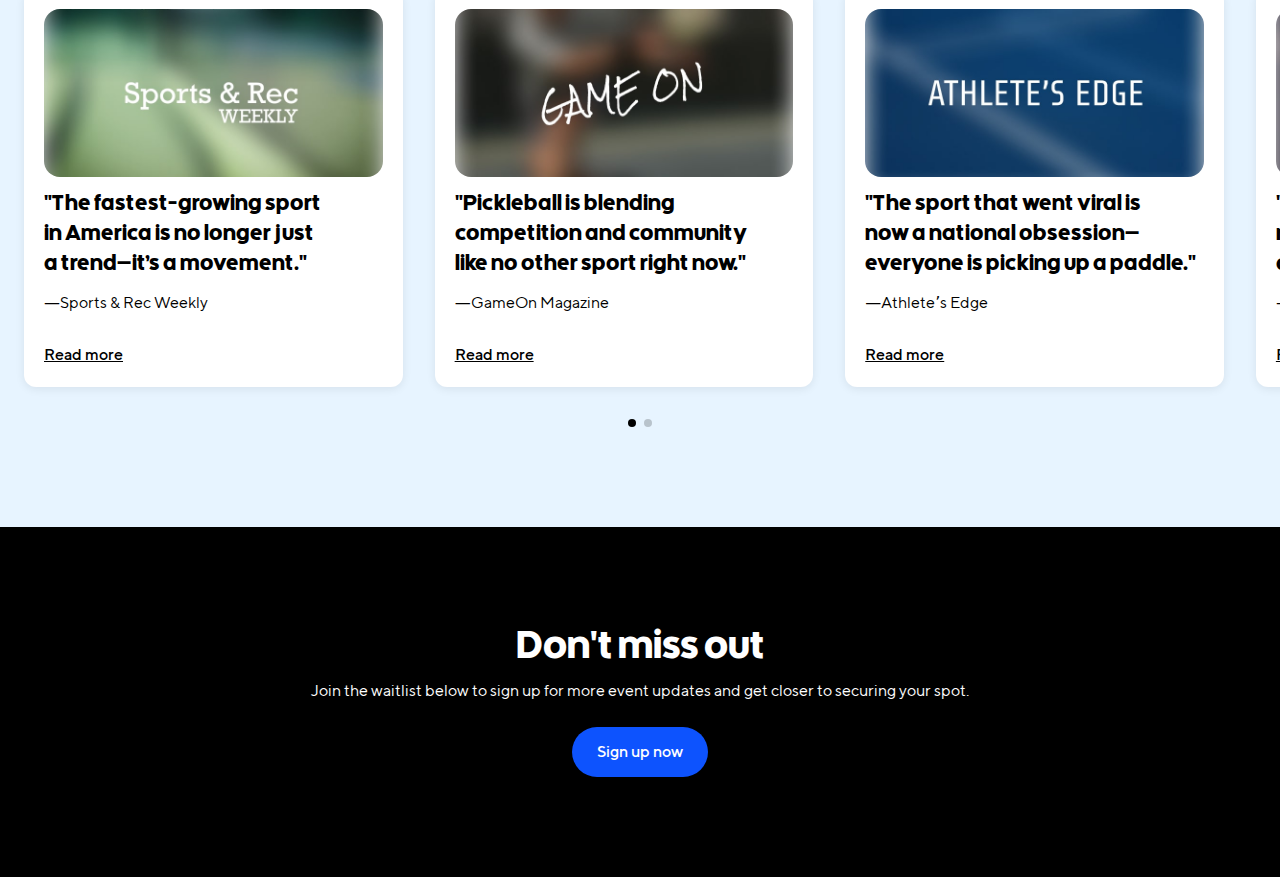
==== commit 65435b65: "refactor: change grid proporcions on the index hero" ====
--- a/src/index.html
+++ b/src/index.html
@@ -193,7 +193,7 @@
         </aside>
 
         <div class="hero-lp__main container align-center">
-          <div class="col-md-5 hero-lp__content section flow">
+          <div class="col-md-6 hero-lp__content section flow">
             <h1 class="page-title">
               You’re invited to the 2025 ClassPass Pickleball Classic
             </h1>
@@ -218,7 +218,7 @@
             </div>
           </div>
 
-          <div class="col-md-6 col-start-7 hero-lp__aside-placeholder"></div>
+          <div class="col-md-6 hero-lp__aside-placeholder"></div>
         </div>
       </section>
 
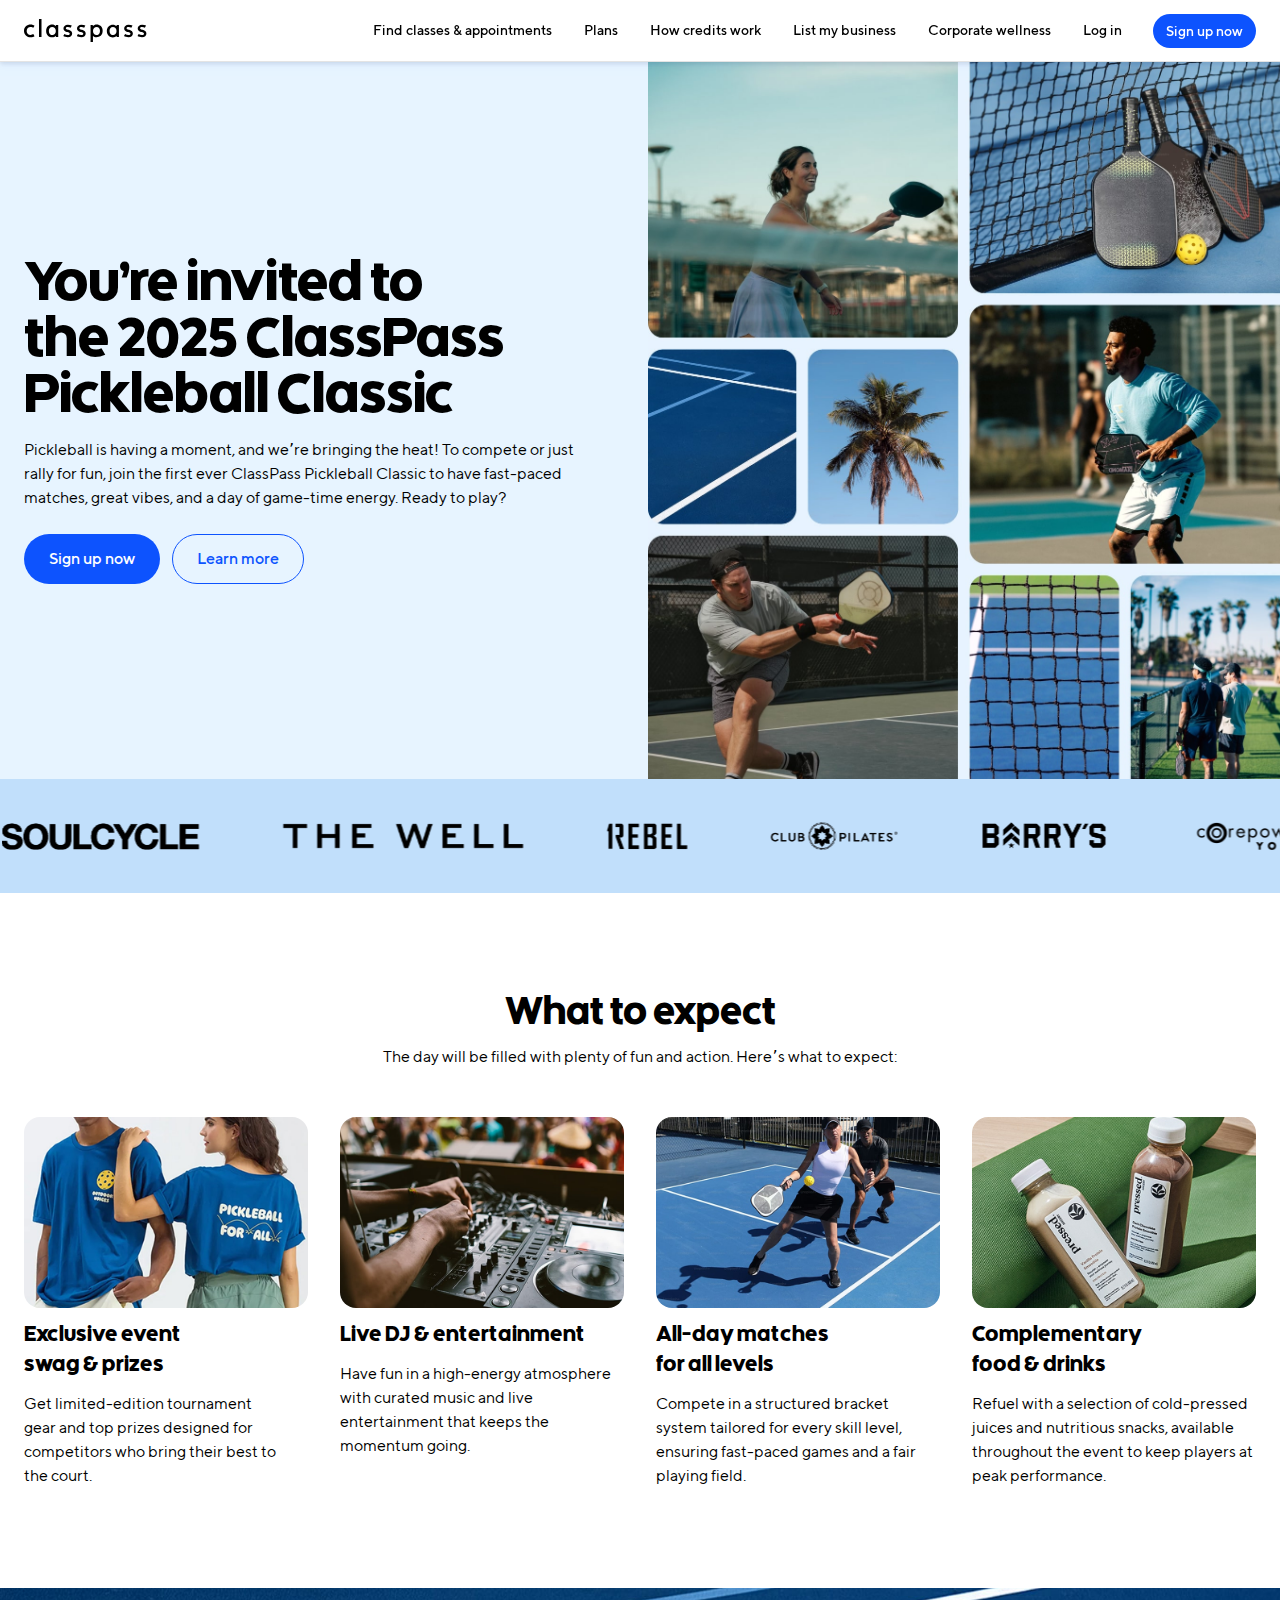
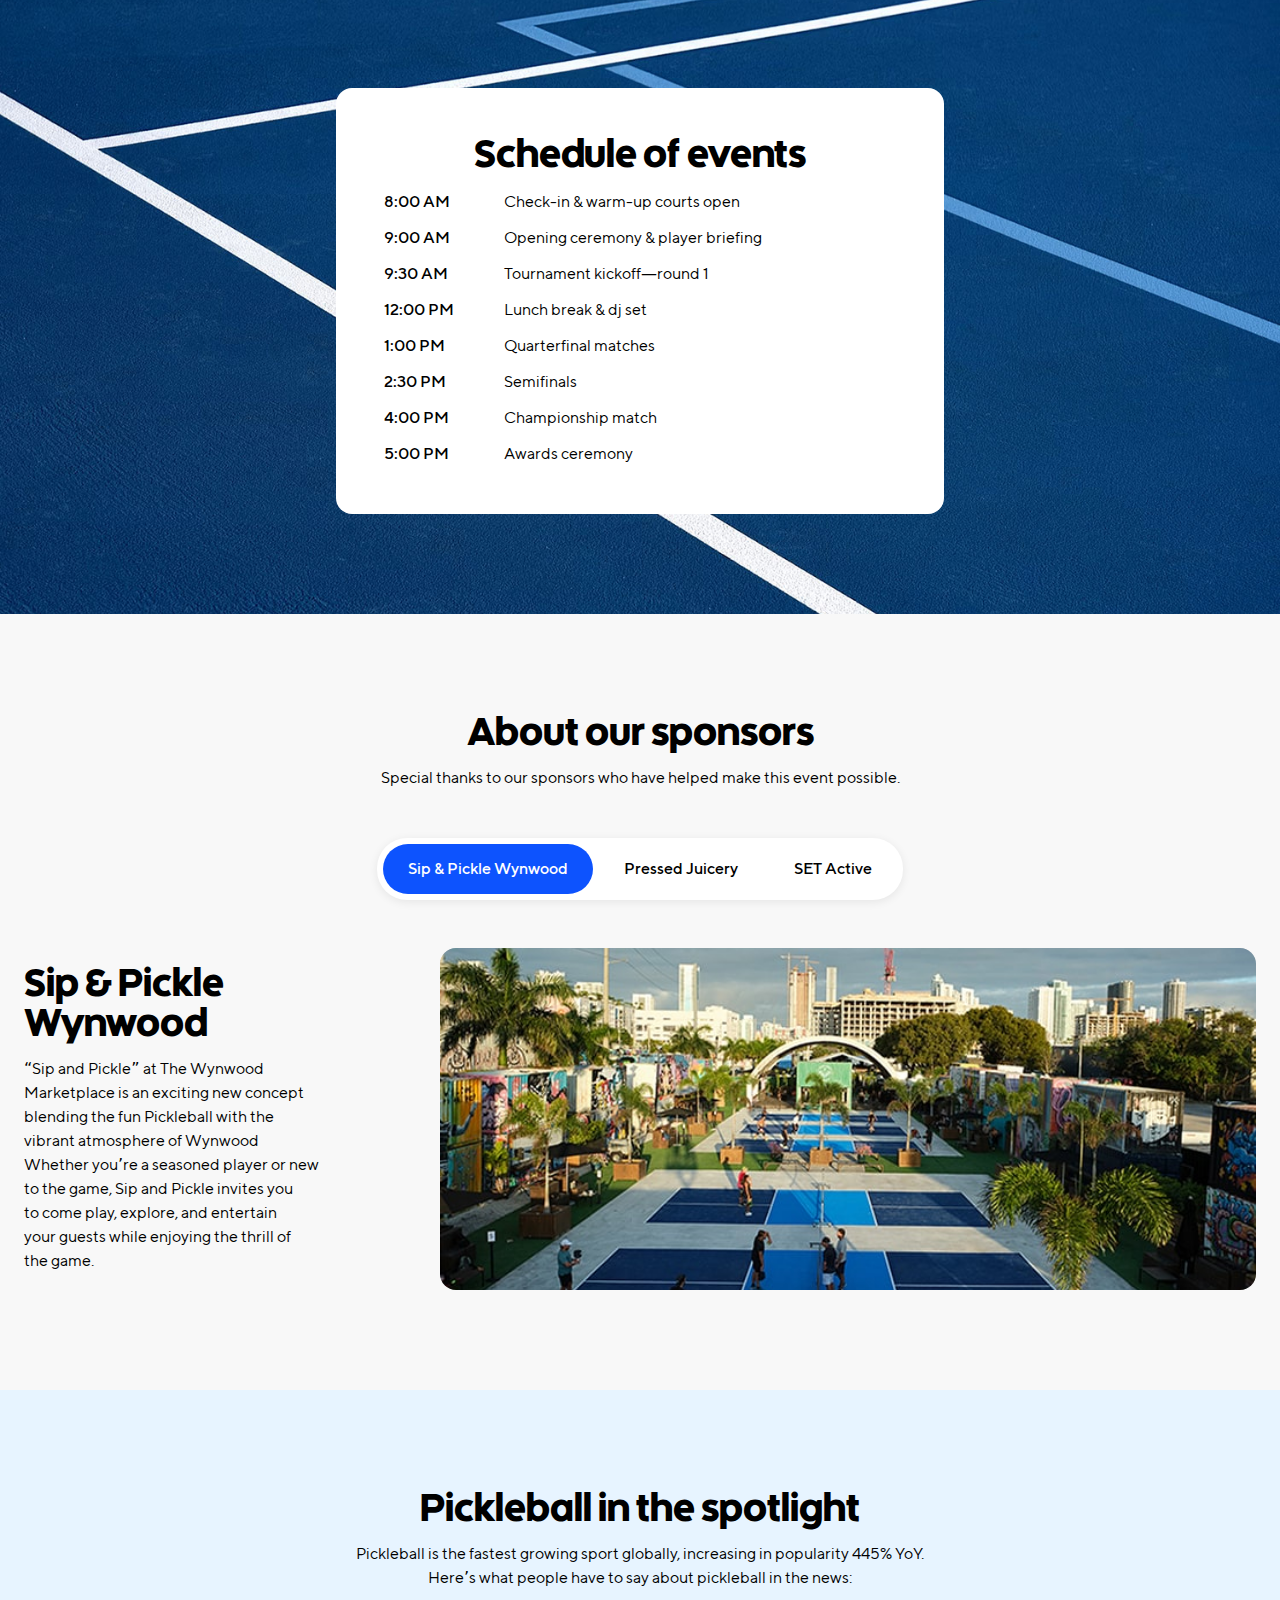
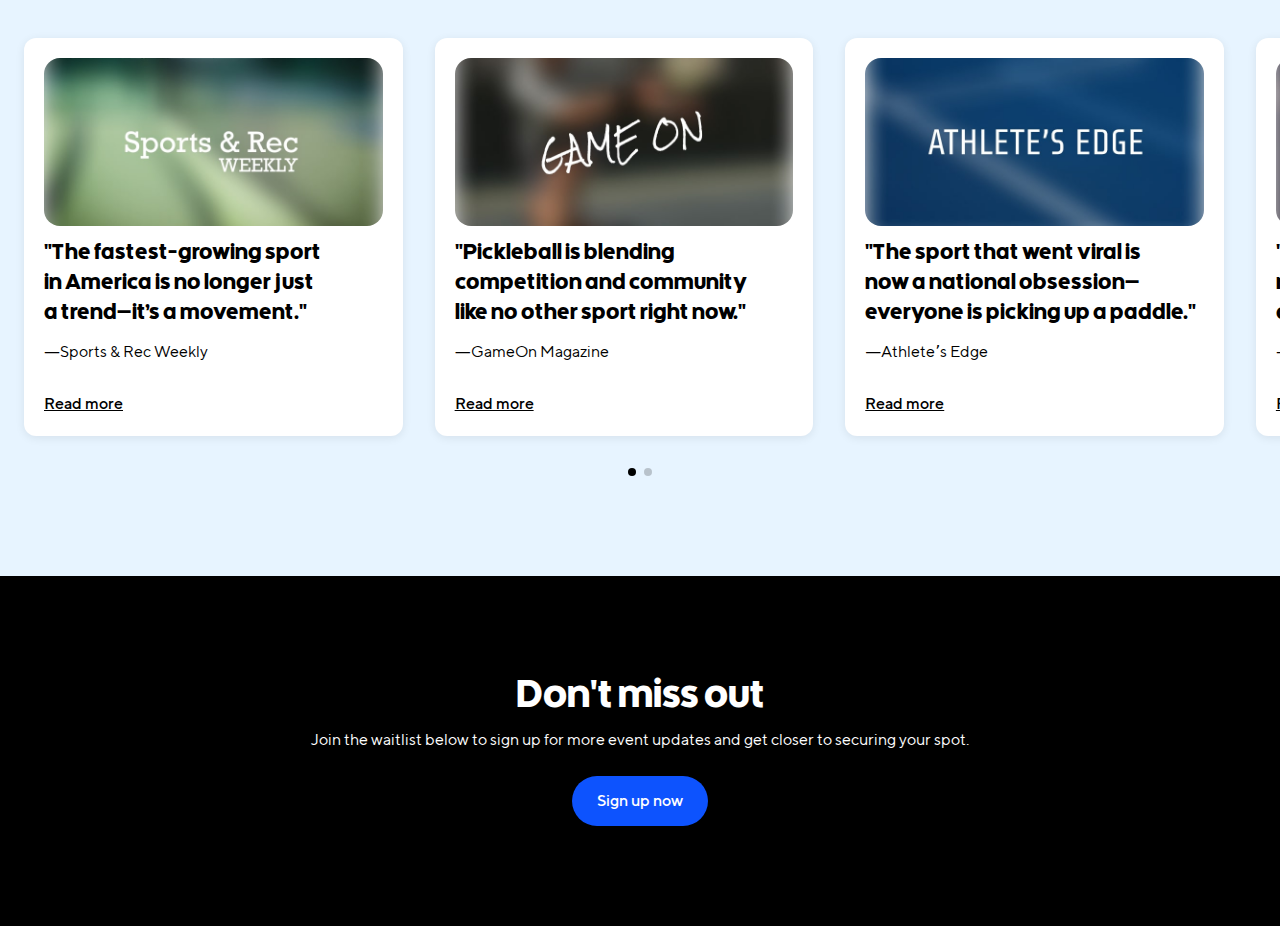
==== commit 38fbaf32: "refactor: add responsive font-size to title" ====
--- a/src/index.html
+++ b/src/index.html
@@ -194,7 +194,7 @@
 
         <div class="hero-lp__main container align-center">
           <div class="col-md-6 hero-lp__content section flow">
-            <h1 class="page-title">
+            <h1 class="hero-lp__title page-title">
               You’re invited to the 2025 ClassPass Pickleball Classic
             </h1>
 
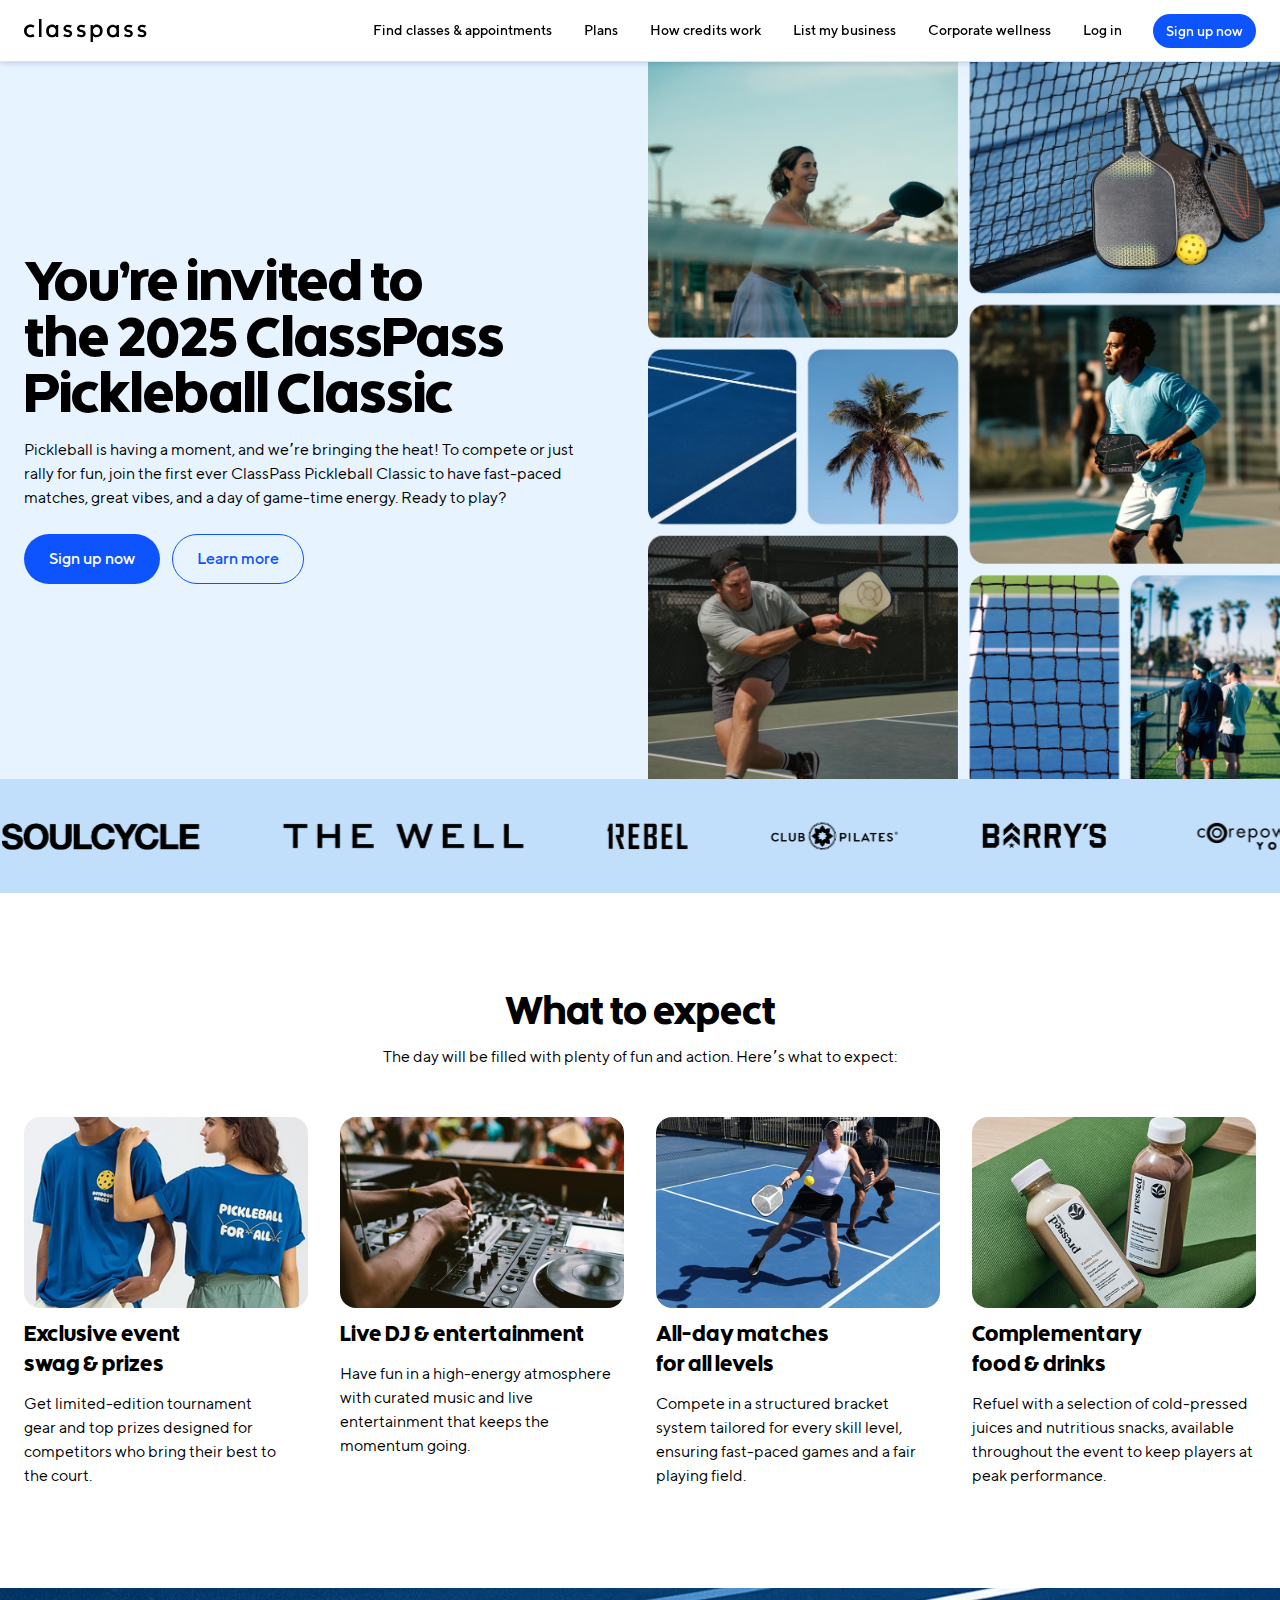
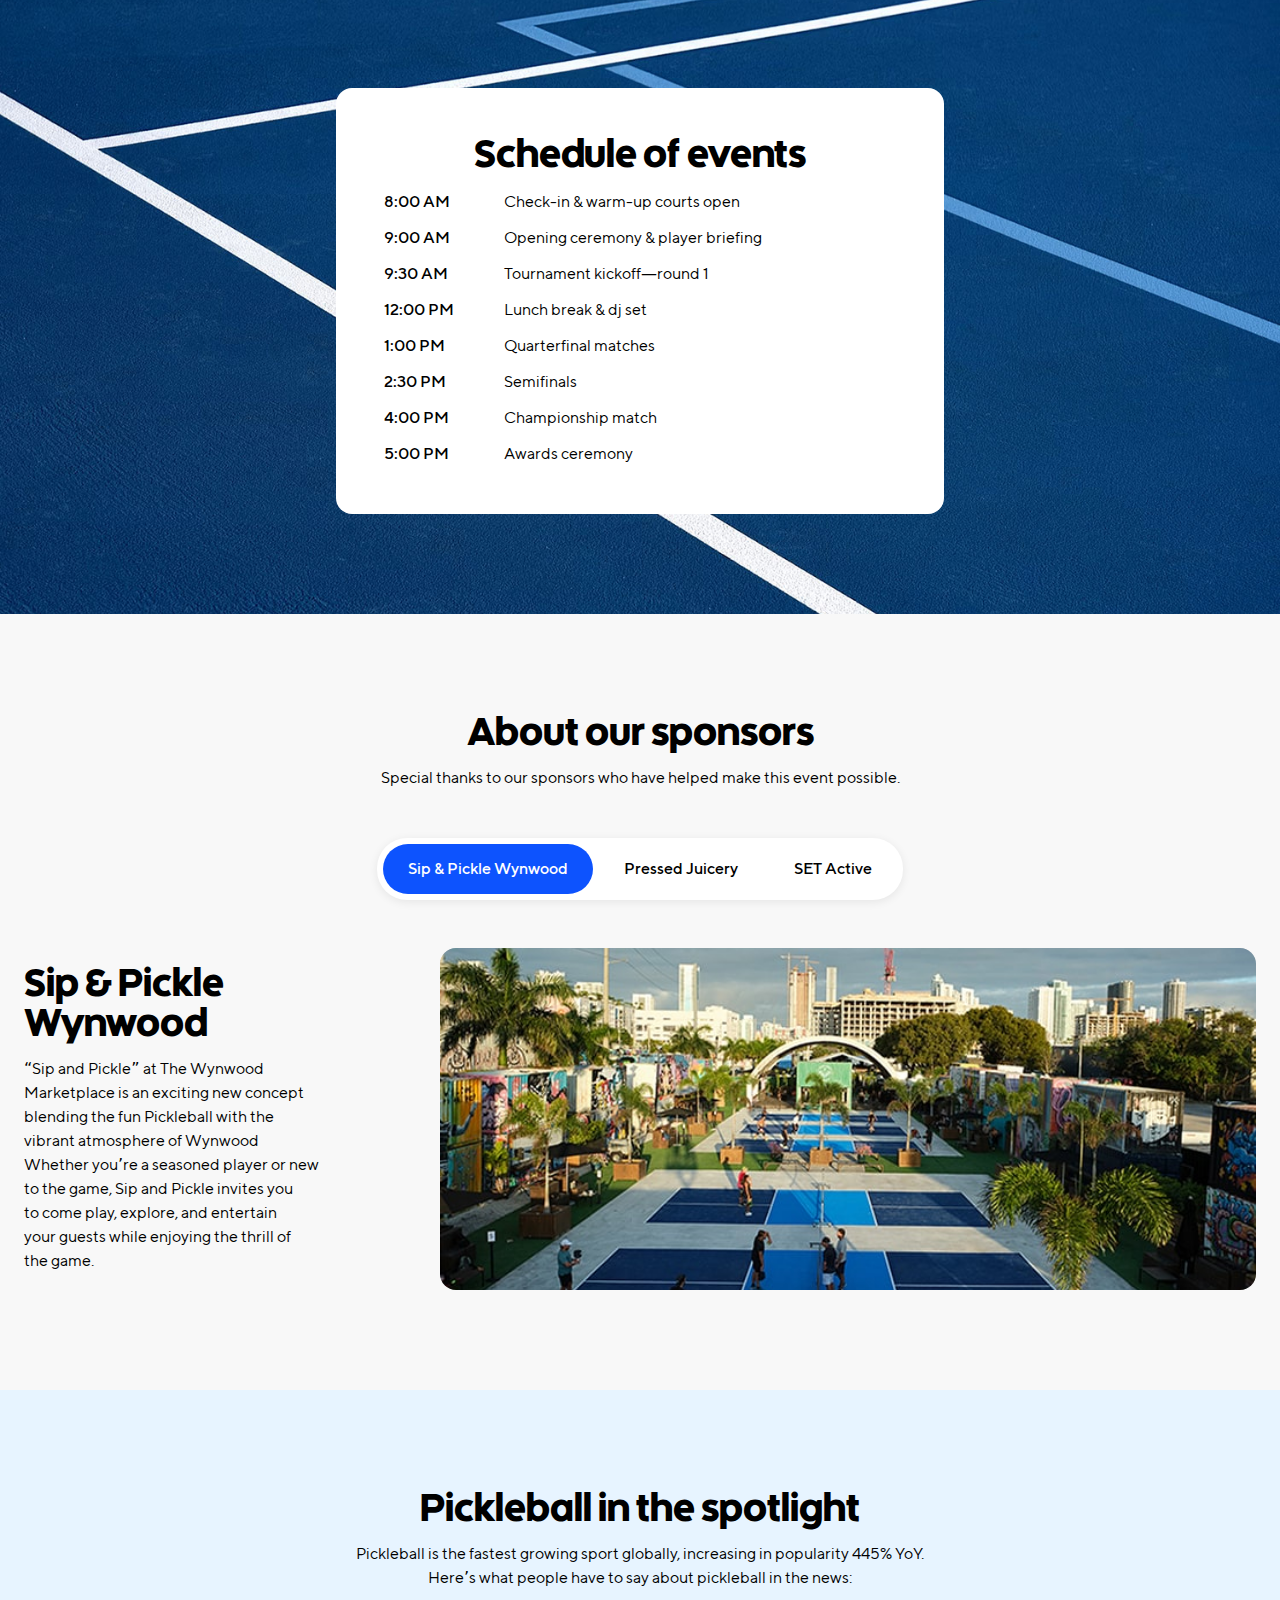
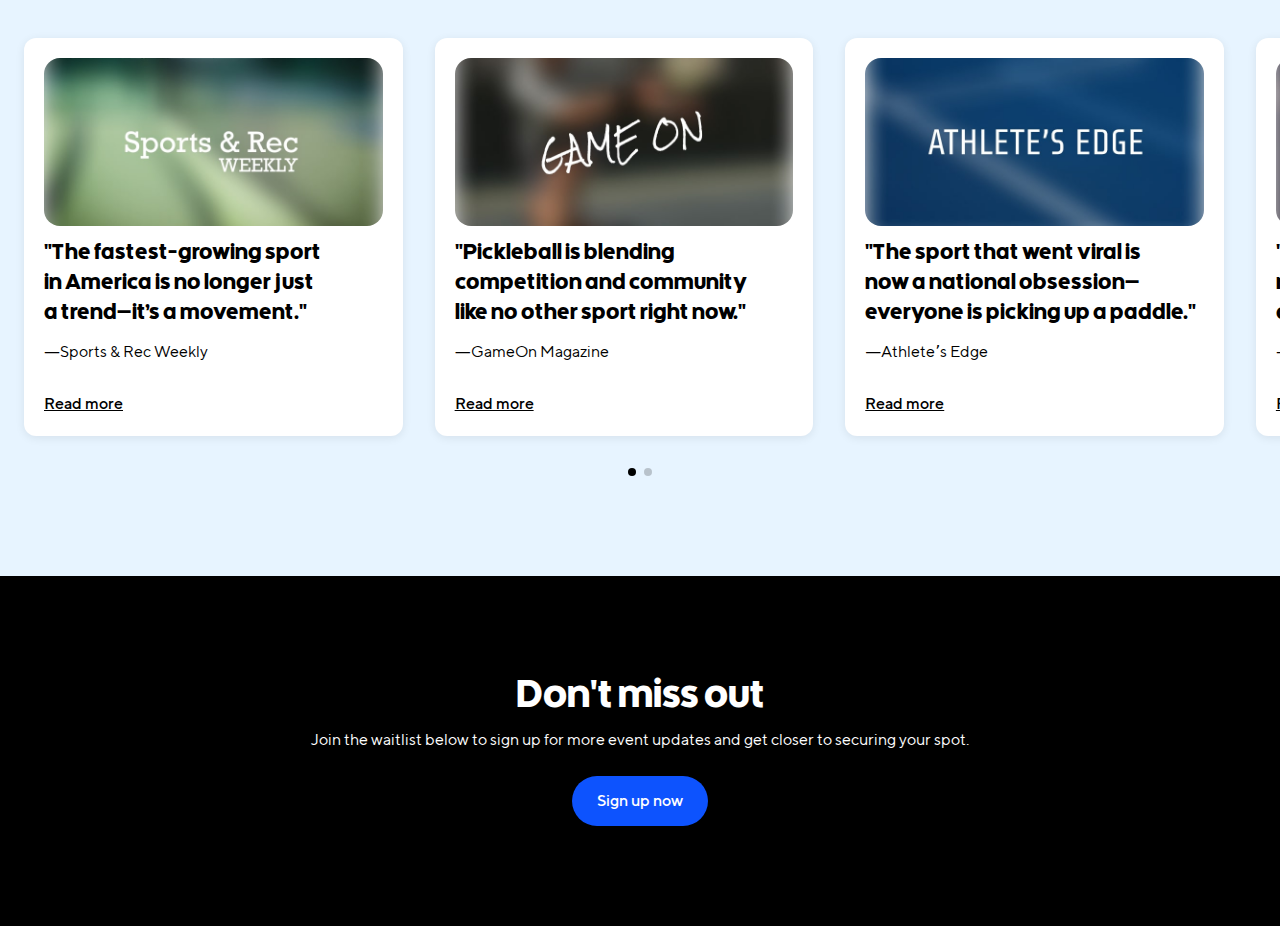
==== commit fa1c19b6: "fix: forces focus on dropdown blur event" ====
--- a/src/index.html
+++ b/src/index.html
@@ -743,7 +743,7 @@
                   aria-labelledby="articles-card-title-1"
                 >
                   <div class="card__image-wrapper">
-                    <figure>
+                    <figure class="articles__figure">
                       <img
                         class="card__featured-image"
                         src="./images/press/press-image-01.jpg"
@@ -787,7 +787,7 @@
                   aria-labelledby="articles-card-title-2"
                 >
                   <div class="card__image-wrapper">
-                    <figure>
+                    <figure class="articles__figure">
                       <img
                         class="card__featured-image"
                         src="./images/press/press-image-02.jpg"
@@ -831,7 +831,7 @@
                   aria-labelledby="articles-card-title-3"
                 >
                   <div class="card__image-wrapper">
-                    <figure>
+                    <figure class="articles__figure">
                       <img
                         class="card__featured-image"
                         src="./images/press/press-image-03.jpg"
@@ -875,7 +875,7 @@
                   aria-labelledby="articles-card-title-4"
                 >
                   <div class="card__image-wrapper">
-                    <figure>
+                    <figure class="articles__figure">
                       <img
                         class="card__featured-image"
                         src="./images/press/press-image-04.jpg"
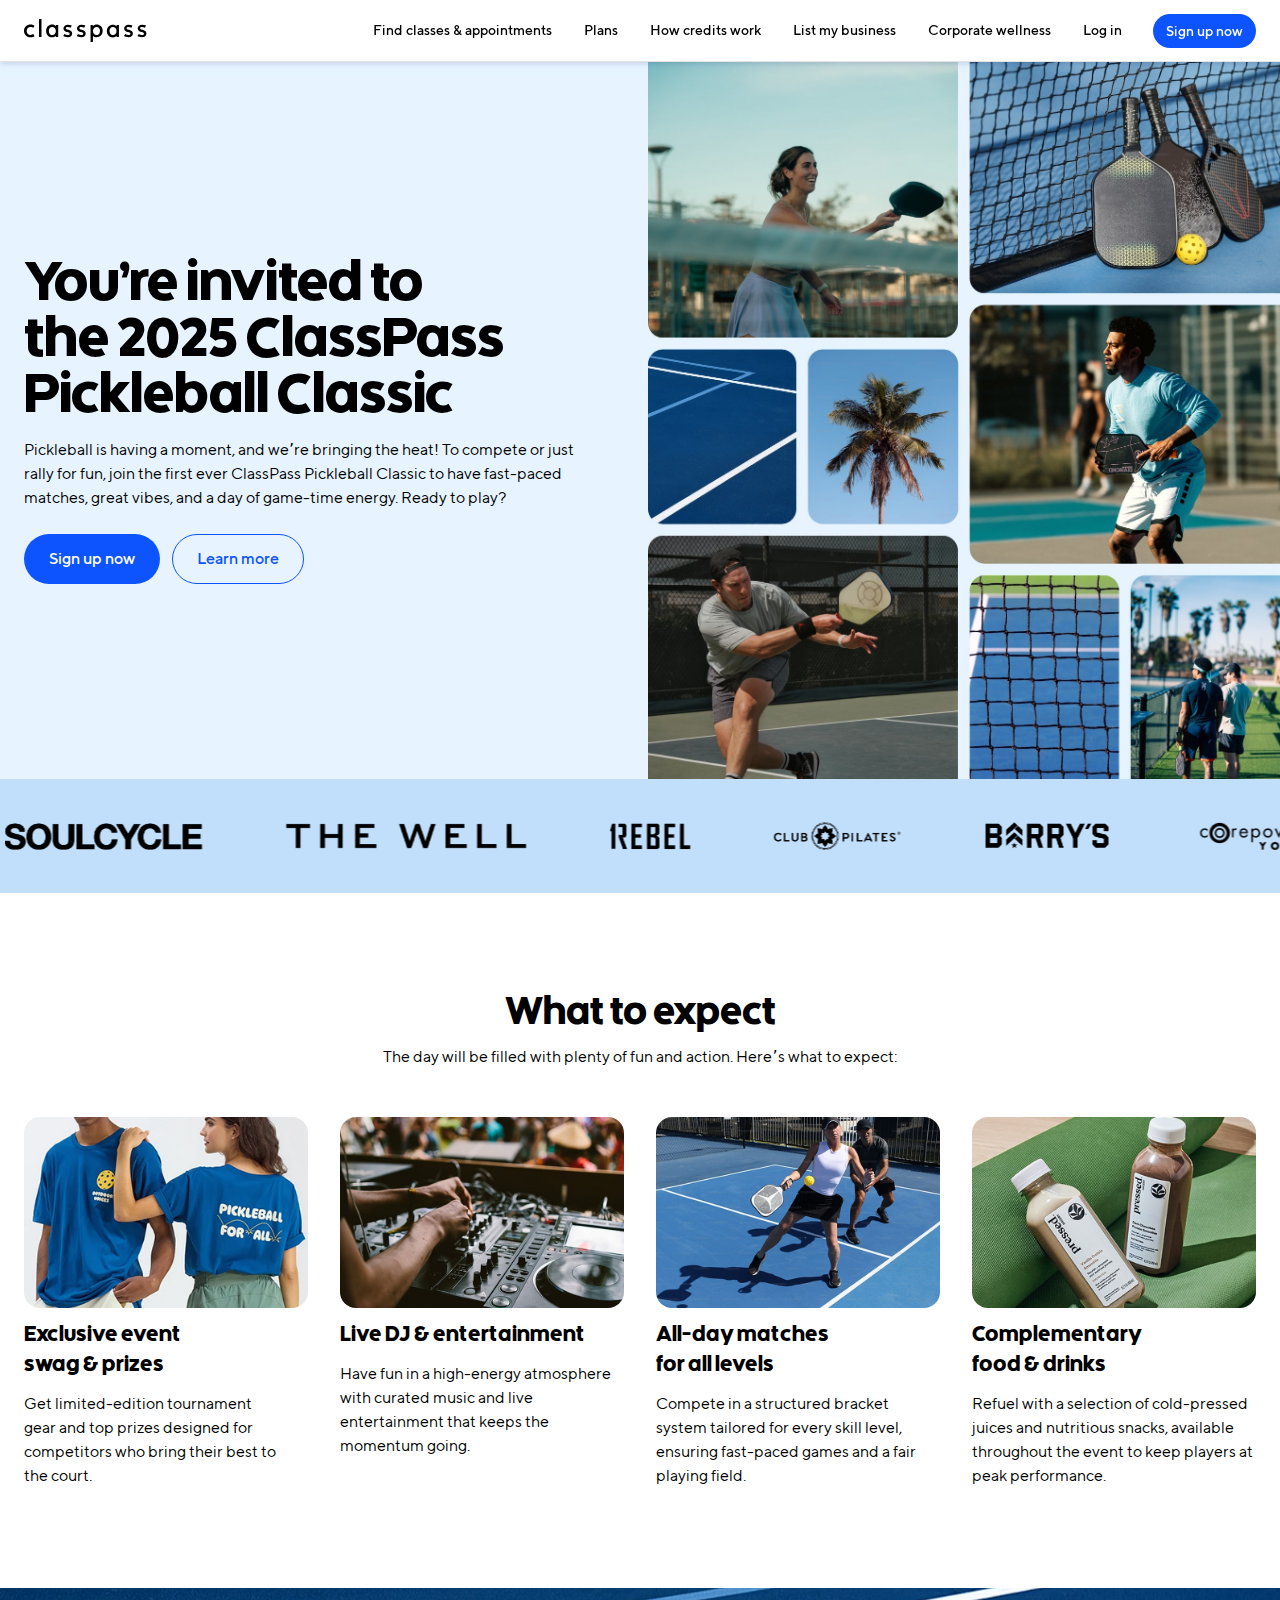
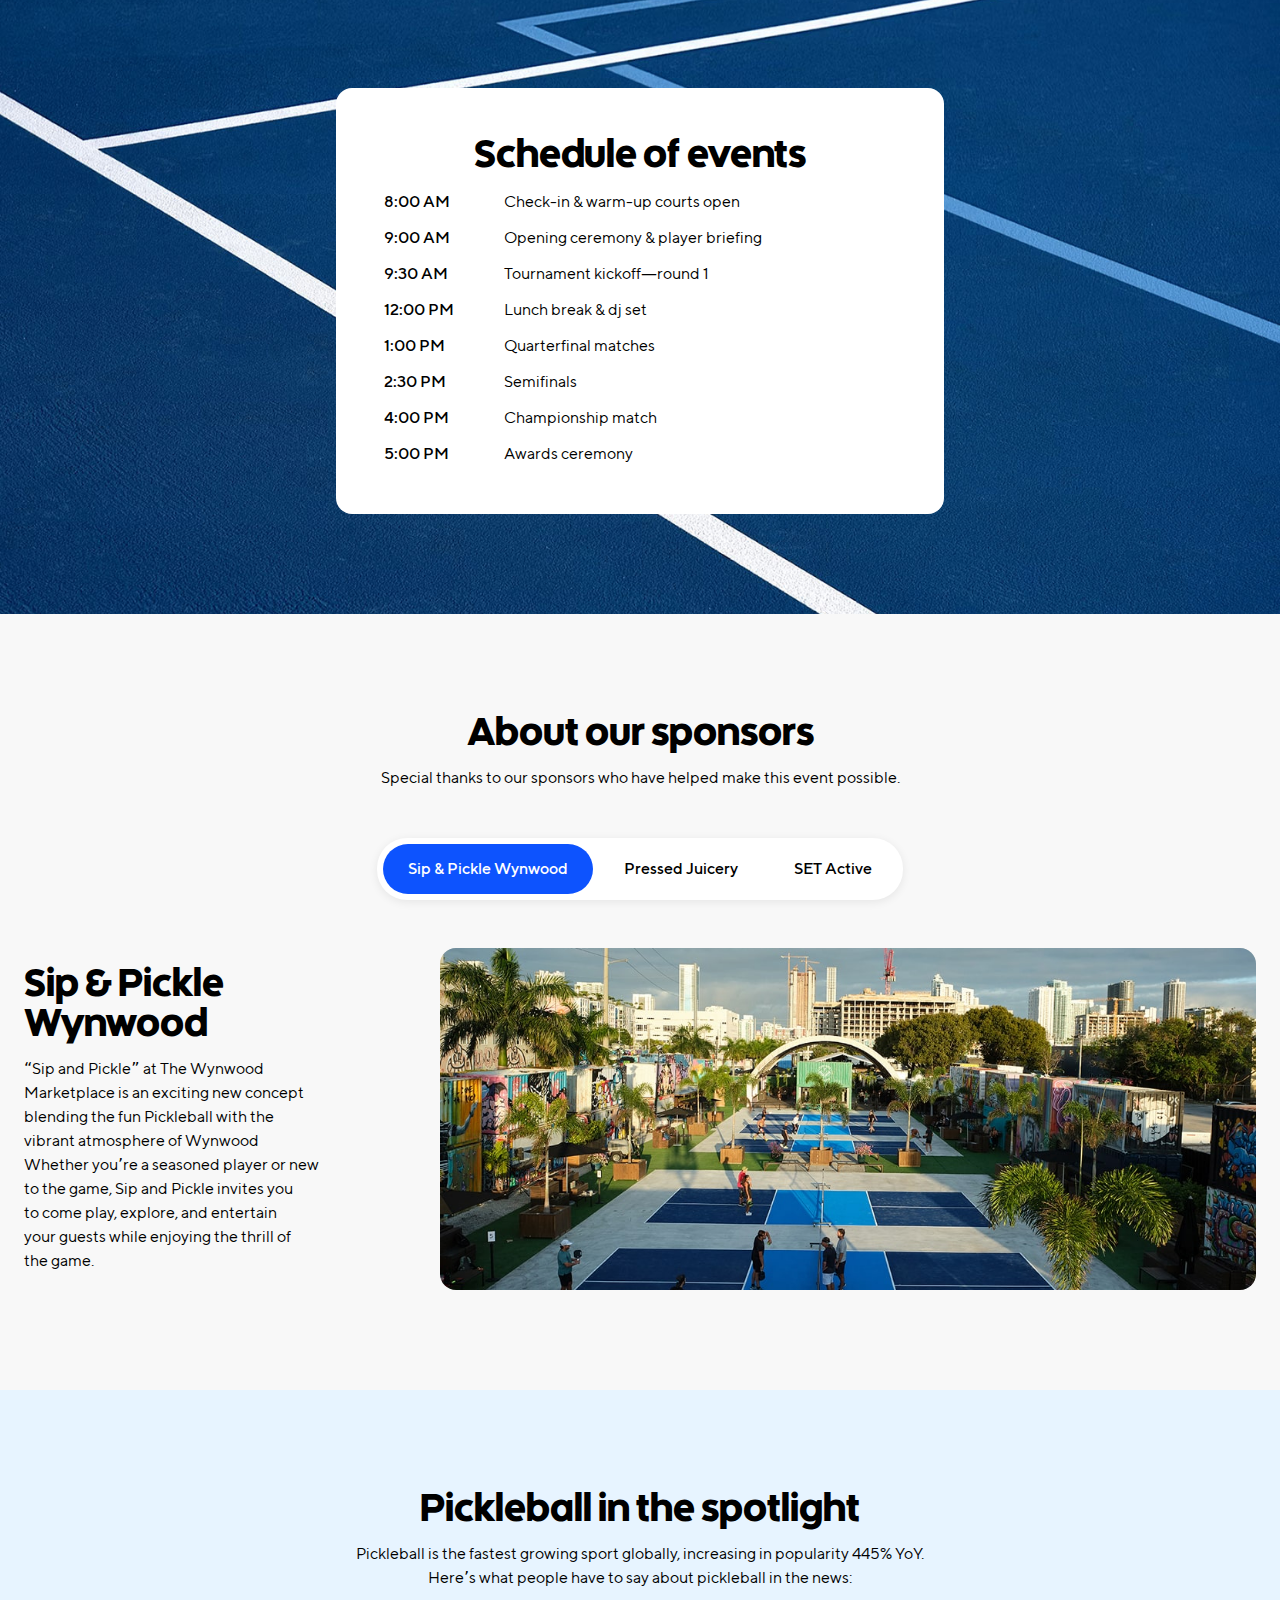
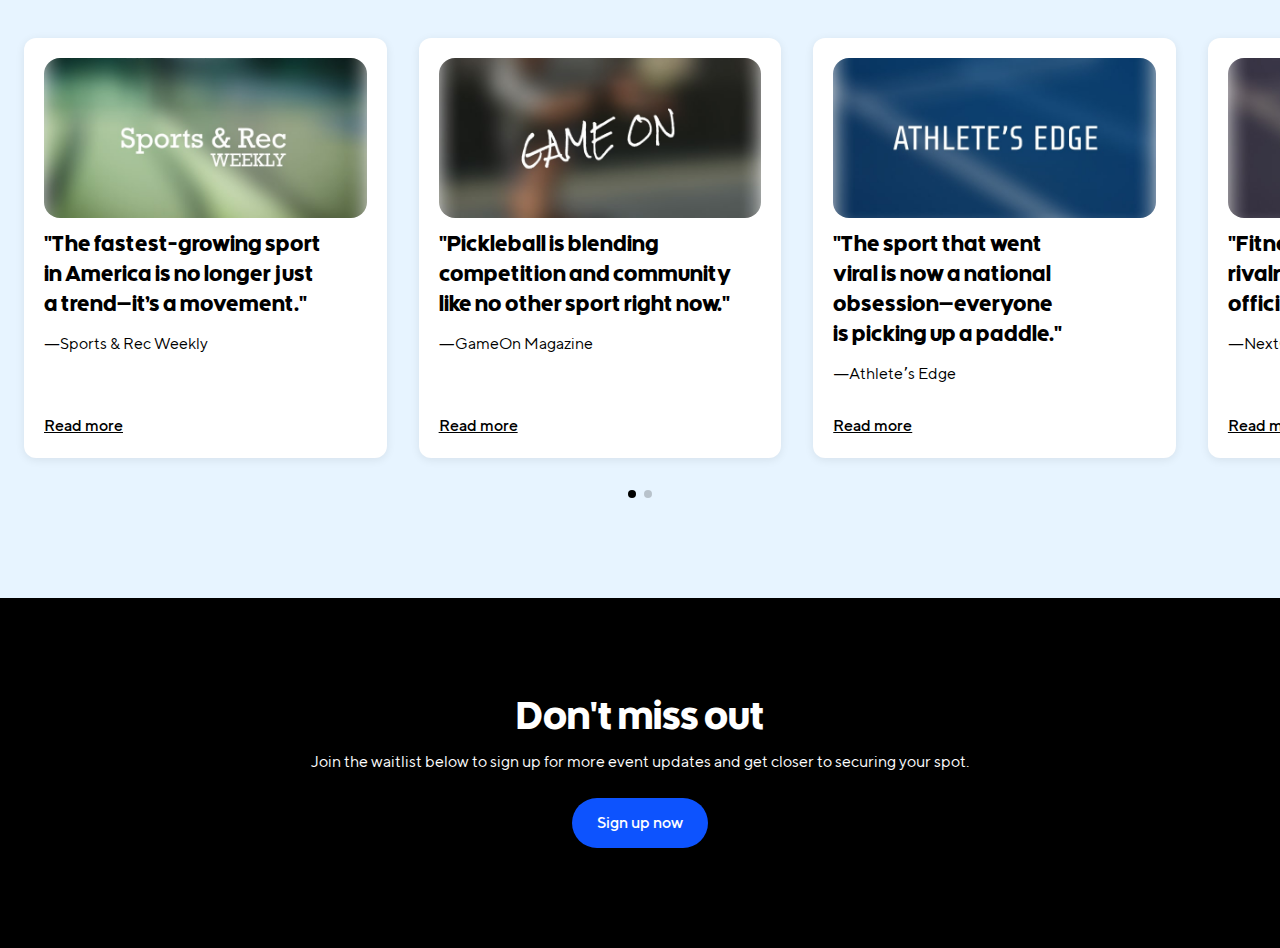
==== commit 83e3da75: "fix: center hero on mobile and export high resolution sponsor images for desktop" ====
--- a/src/index.html
+++ b/src/index.html
@@ -564,14 +564,18 @@
                 class="sponsors__item"
               >
                 <article class="card" aria-labelledby="sponsors-card-title-1">
-                  <figure class="card__image-wrapper">
+                  <picture class="card__image-wrapper">
+                    <source
+                      srcset="./images/sponsors/sponsors-featured-01-1000px.jpg"
+                      media="(min-width: 48rem)"
+                    />
                     <img
                       class="sponsors-card__feature card__featured-image"
                       src="./images/sponsors/sponsors-featured-01.jpg"
-                      alt="An aerial shot of Sip & Pickle - Pickleball Social Club, featuring multiple blue and gray pickleball courts, palm trees, and colorful murals"
+                      alt="An aerial shot of Sip & Pickle - Pickleball Social Club, featuring multiple blue and gray pickleball courts, palm trees, and colorful murals."
                       loading="lazy"
                     />
-                  </figure>
+                  </picture>
 
                   <div class="card__content">
                     <h3 id="sponsors-card-title-1" class="section-title">
@@ -599,14 +603,18 @@
                 class="sponsors__item hidden"
               >
                 <article class="card" aria-labelledby="sponsors-card-title-2">
-                  <figure class="card__image-wrapper">
+                  <picture class="card__image-wrapper">
+                    <source
+                      srcset="./images/sponsors/sponsors-featured-02-1000px.jpg"
+                      media="(min-width: 48rem)"
+                    />
                     <img
                       class="sponsors-card__feature card__featured-image"
                       src="./images/sponsors/sponsors-featured-02.jpg"
                       alt="Three bottles of Pressed Juicery juices – red, orange, and green – arranged with fresh produce like kale, a beet, and a lemon on a textured surface."
                       loading="lazy"
                     />
-                  </figure>
+                  </picture>
 
                   <div class="card__content">
                     <h3 id="sponsors-card-title-2" class="section-title">
@@ -636,14 +644,18 @@
                 class="sponsors__item hidden"
               >
                 <article class="card" aria-labelledby="sponsors-card-title-3">
-                  <figure class="card__image-wrapper">
+                  <picture class="card__image-wrapper">
+                    <source
+                      srcset="./images/sponsors/sponsors-featured-03-1000px.jpg"
+                      media="(min-width: 48rem)"
+                    />
                     <img
-                      class="sponsors-card__feature card__featured-image"
+                      class="sponsors-card__feature card__featured-image card__featured-image--align-right"
                       src="./images/sponsors/sponsors-featured-03.jpg"
                       alt="A young woman wearing a SET outfit that's perfect for both relaxing at home and workout."
                       loading="lazy"
                     />
-                  </figure>
+                  </picture>
 
                   <div class="card__content">
                     <h3 id="sponsors-card-title-3" class="section-title">
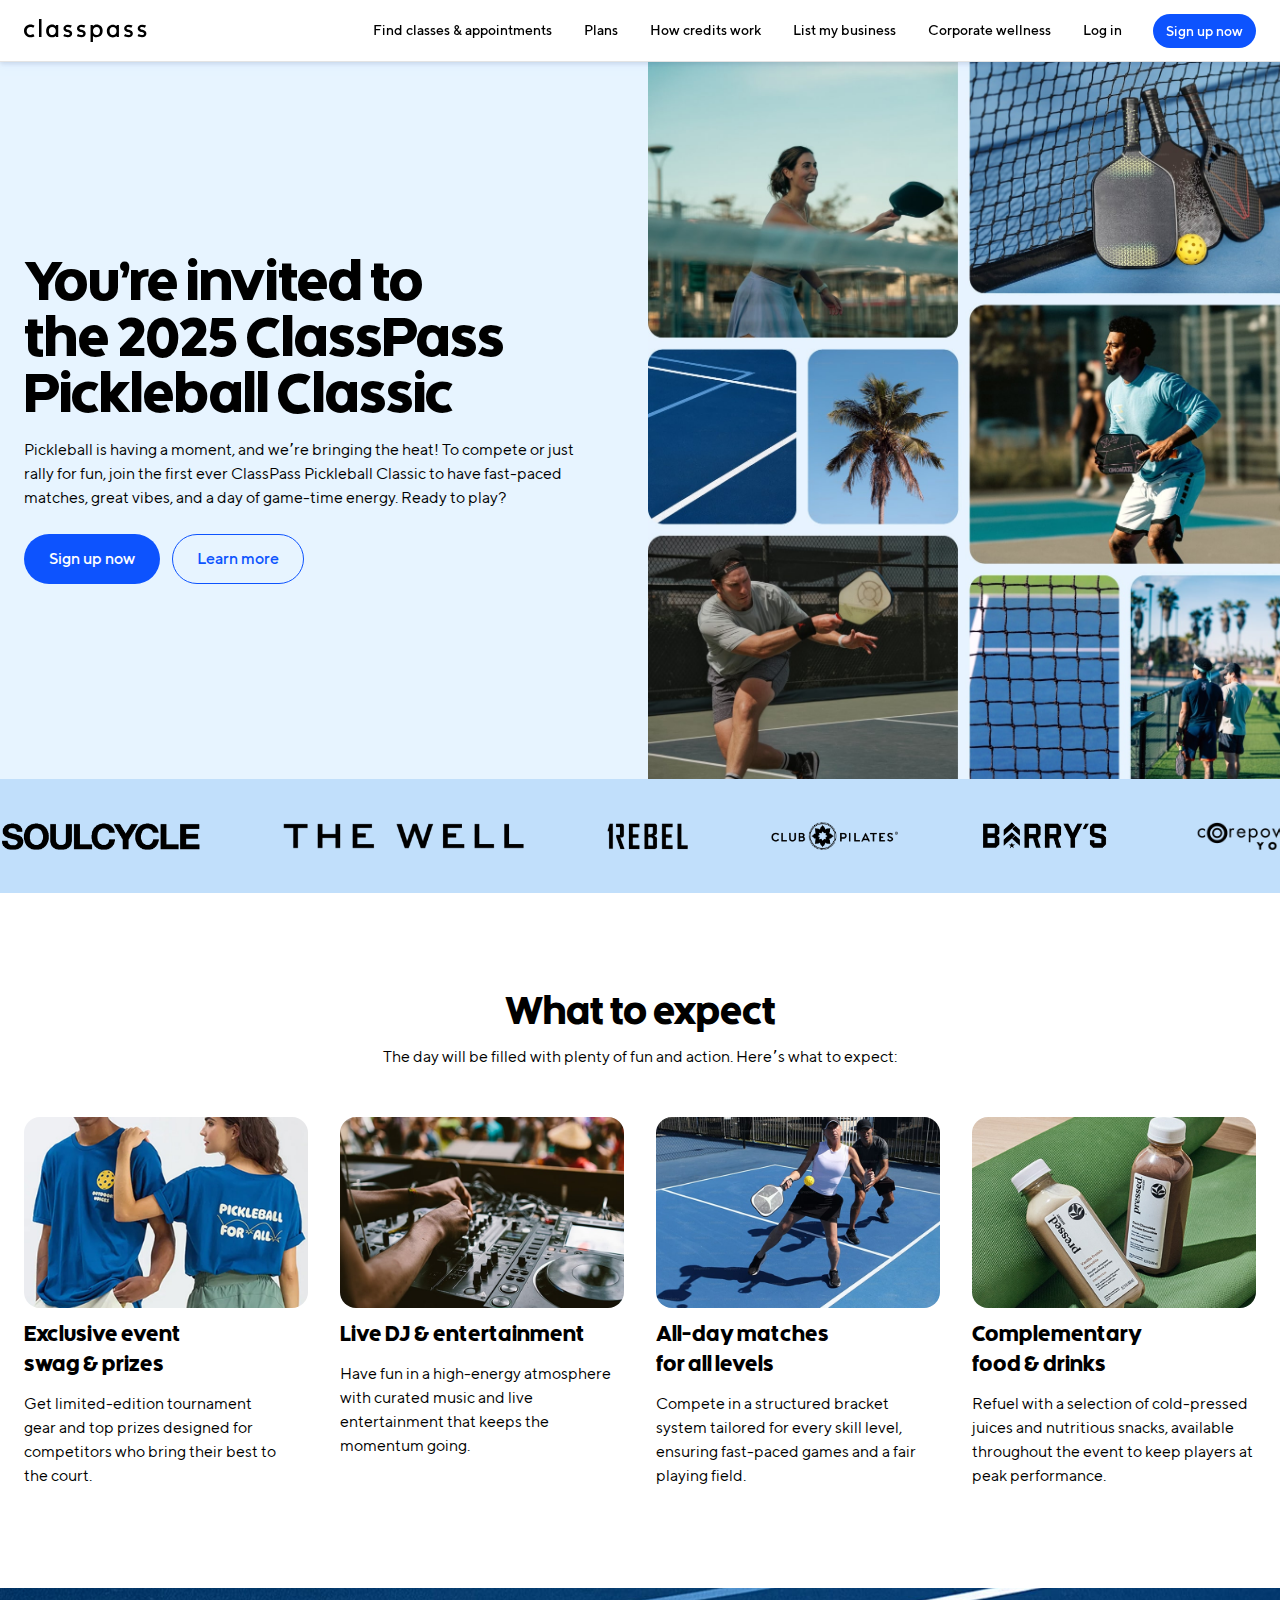
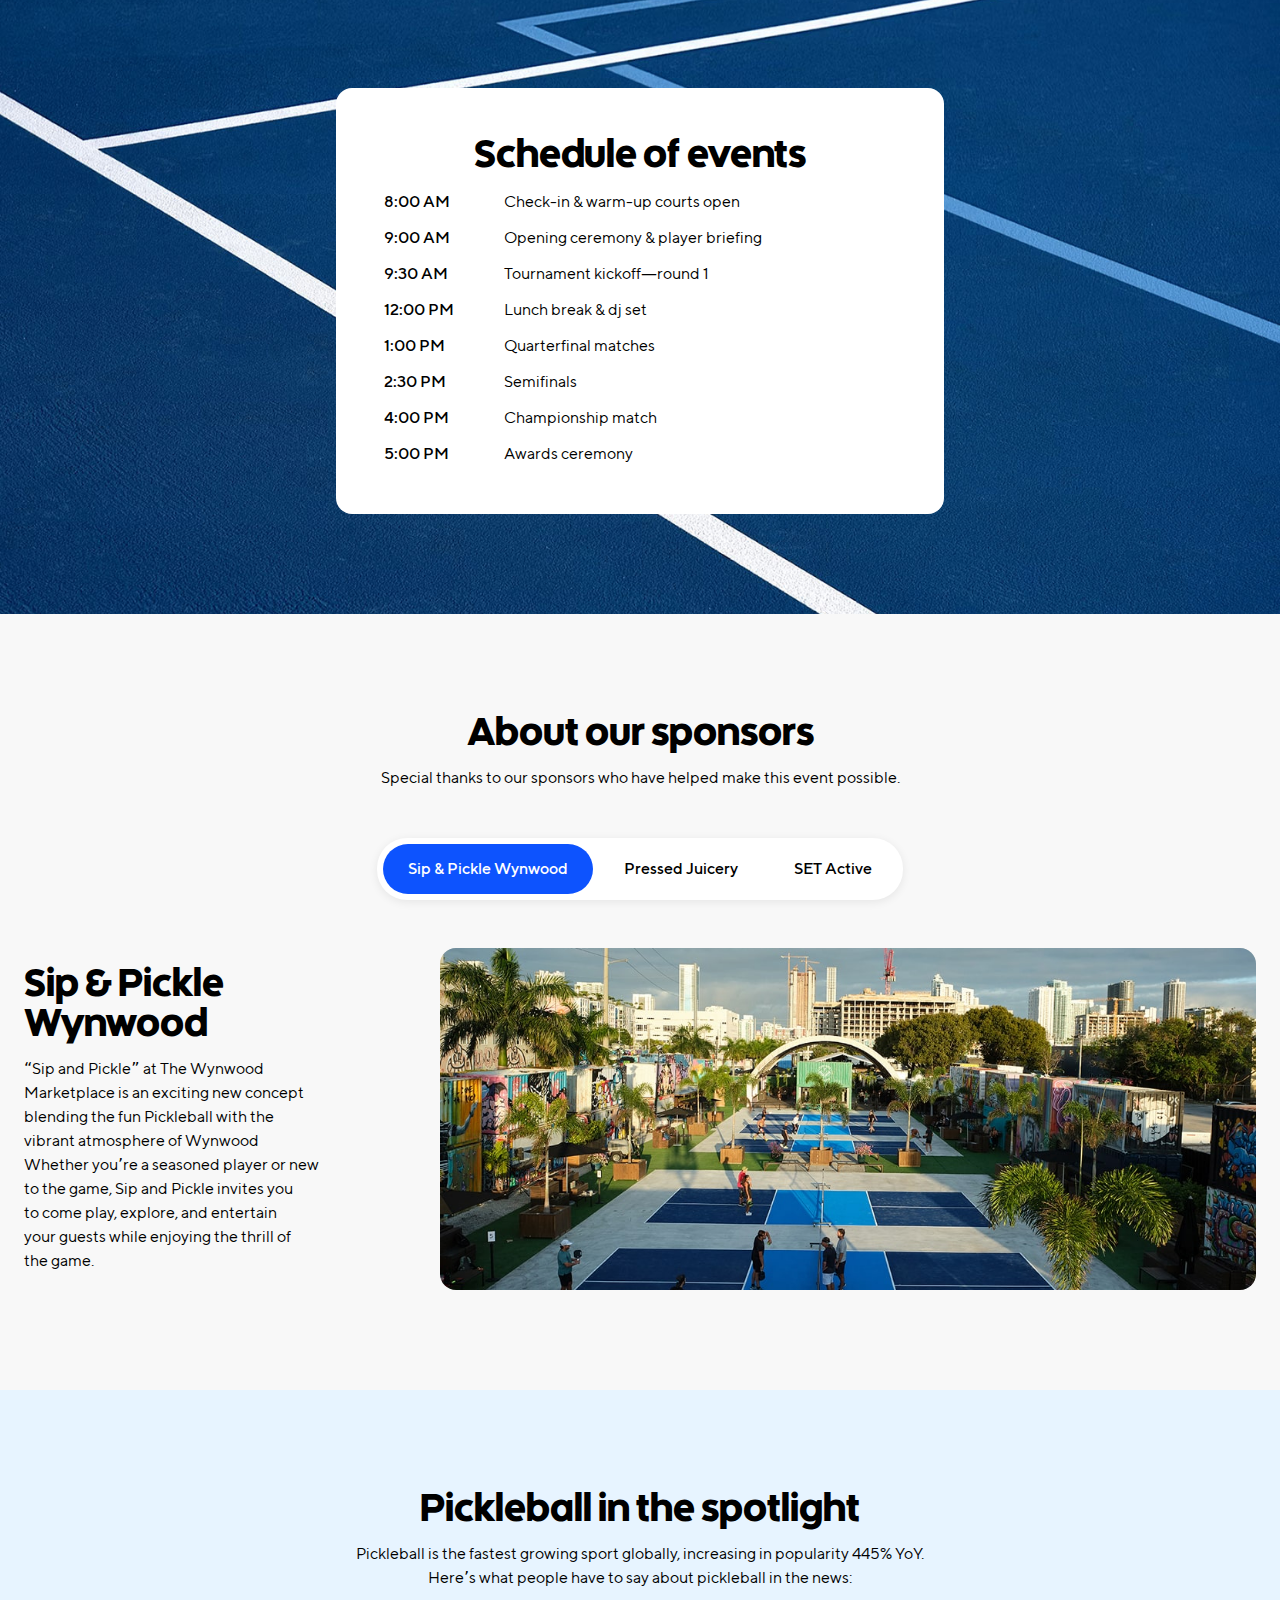
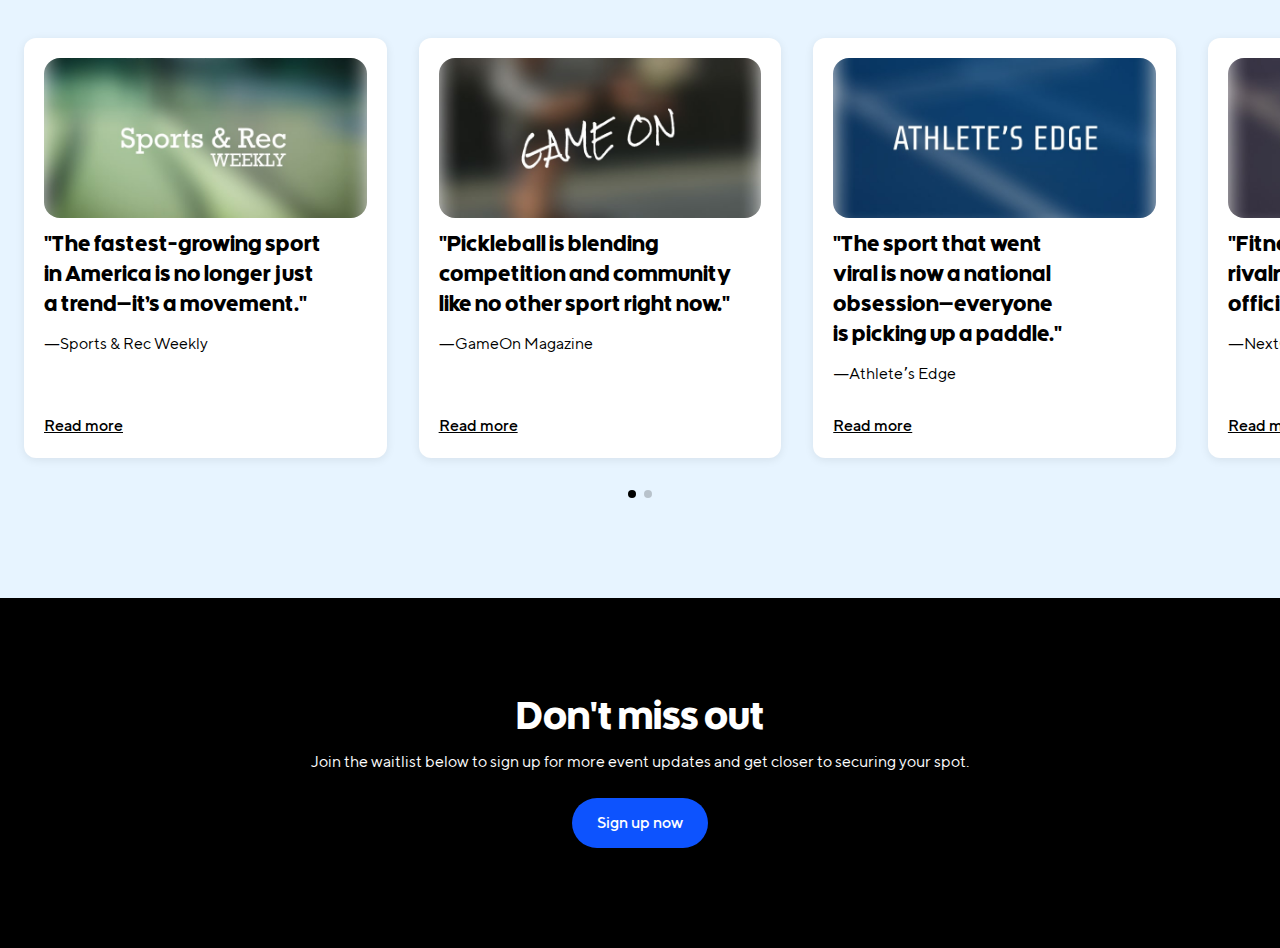
==== commit 0408b722: "feat: remove type="module" from script tags" ====
--- a/src/index.html
+++ b/src/index.html
@@ -955,6 +955,10 @@
         </div>
       </section>
     </footer>
-    <script type="module" src="./js/main.js"></script>
+
+    <script src="./js/navigation.js"></script>
+    <script src="./js/logo-picker.js"></script>
+    <script src="./js/tabs.js"></script>
+    <script src="./js/carousel.js"></script>
   </body>
 </html>
